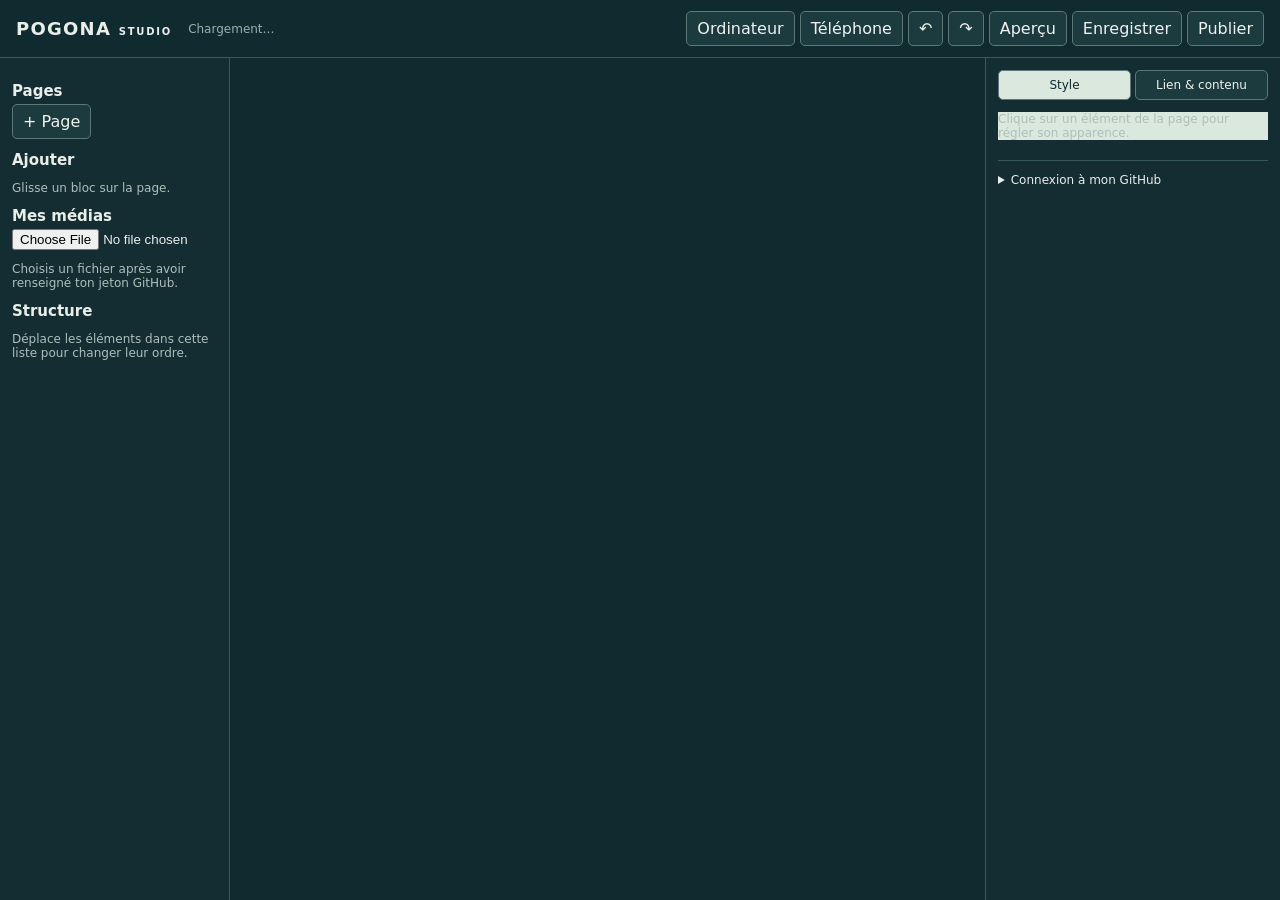
==== studio.html @ 32b028d0 "Ajouter le Studio visuel Pogona" ====
<!doctype html><html lang="fr"><head><meta charset="utf-8"><meta name="viewport" content="width=device-width,initial-scale=1"><title>Studio Pogona — éditeur visuel</title><link rel="stylesheet" href="vendor/grapes.min.css"><link rel="stylesheet" href="studio.css"></head><body><header class="top"><strong>POGONA <small>STUDIO</small></strong><span id="state">Chargement…</span><div class="tools"><button id="desktop" title="Ordinateur">Ordinateur</button><button id="mobile" title="Téléphone">Téléphone</button><button id="undo" title="Annuler">↶</button><button id="redo" title="Rétablir">↷</button><button id="preview">Aperçu</button><button id="save">Enregistrer</button><button id="publish">Publier</button></div></header><div class="workspace"><aside class="left"><h2>Pages</h2><div id="pages"></div><button id="add-page">+ Page</button><h2>Ajouter</h2><p>Glisse un bloc sur la page.</p><div id="blocks"></div><h2>Mes médias</h2><input type="file" id="asset-upload" accept="image/*,video/mp4" style="width:100%"><p id="asset-status">Choisis un fichier après avoir renseigné ton jeton GitHub.</p><h2>Structure</h2><p>Déplace les éléments dans cette liste pour changer leur ordre.</p><div id="layers"></div></aside><main id="gjs"></main><aside class="right"><div class="tabs"><button data-panel="styles" class="active">Style</button><button data-panel="settings">Lien & contenu</button></div><div id="styles" class="panel active"><p>Clique sur un élément de la page pour régler son apparence.</p><div id="style-manager"></div></div><div id="settings" class="panel"><div id="traits"></div><div id="selected-actions"></div></div><details class="auth"><summary>Connexion à mon GitHub</summary><p>Pour publier, utilise un jeton limité au dépôt <b>pogona-production</b>, avec accès « Contents: Read and write ». Il n’est pas enregistré sur le serveur.</p><input type="password" id="token" placeholder="Jeton GitHub" autocomplete="off"></details></aside></div><dialog id="publish-dialog"><h2>Publier la page</h2><p>La nouvelle composition remplacera l’accueil actuel après publication. Une copie de l’accueil actuel est conservée dans le dépôt GitHub.</p><button id="confirm-publish">Confirmer la publication</button><button id="cancel-publish">Annuler</button></dialog><script src="vendor/grapes.min.js"></script><script src="studio.js"></script></body></html>
---- studio.css ----
:root{font-family:system-ui,sans-serif;color:#e9eee9;background:#102b30}*{box-sizing:border-box}body{margin:0}.top{height:58px;display:flex;align-items:center;gap:16px;padding:0 16px;background:#102b30;border-bottom:1px solid #38595b}.top strong{font-size:18px;letter-spacing:.07em}.top small{font-size:10px;letter-spacing:.18em}.top #state{font-size:12px;color:#9ab0ab;margin-right:auto}.tools{display:flex;gap:5px}button{font:inherit;cursor:pointer;border:1px solid #5c7978;background:#1c3b3e;color:#f1f2ee;border-radius:5px;padding:7px 10px}button:hover,.active{background:#dbe8dd!important;color:#102b30!important}.workspace{height:calc(100dvh - 58px);display:grid;grid-template-columns:230px minmax(350px,1fr) 295px}.left,.right{overflow:auto;background:#132d32;padding:12px}.left{border-right:1px solid #38595b}.right{border-left:1px solid #38595b}h2{font-size:15px;margin:12px 0 4px}p{font-size:12px;color:#aebfba}#gjs{height:100%;overflow:hidden}.gjs-one-bg{background:#132d32}.gjs-two-color{color:#e9eee9}.gjs-three-bg{background:#234348}.gjs-four-color,.gjs-four-color-h:hover{color:#fff}.gjs-pn-panels{display:none}.gjs-block{width:calc(50% - 8px);min-height:75px;margin:4px}.gjs-block__media{height:22px}.gjs-block-label{font-size:12px}.gjs-sm-sector-title{background:#234348}.gjs-sm-property{font-size:12px}.tabs{display:flex;gap:4px}.tabs button{flex:1;font-size:12px}.panel{display:none}.panel.active{display:block}.auth{border-top:1px solid #38595b;margin-top:20px;padding-top:12px;font-size:12px}.auth input{width:100%;margin-top:10px;background:#24454a;color:white;border:1px solid #71908f;padding:9px}.gjs-layer-title{font-size:12px}dialog{background:#eef1eb;color:#102b30;border:0;border-radius:8px;padding:20px;max-width:420px}dialog p{color:#345}dialog button{background:#102b30;color:white}@media(max-width:850px){.workspace{display:flex;flex-direction:column;height:auto}.left,.right{max-height:270px}#gjs{height:70dvh;min-height:400px}.top{height:auto;min-height:58px;flex-wrap:wrap;padding:8px}.tools{overflow:auto;width:100%}}
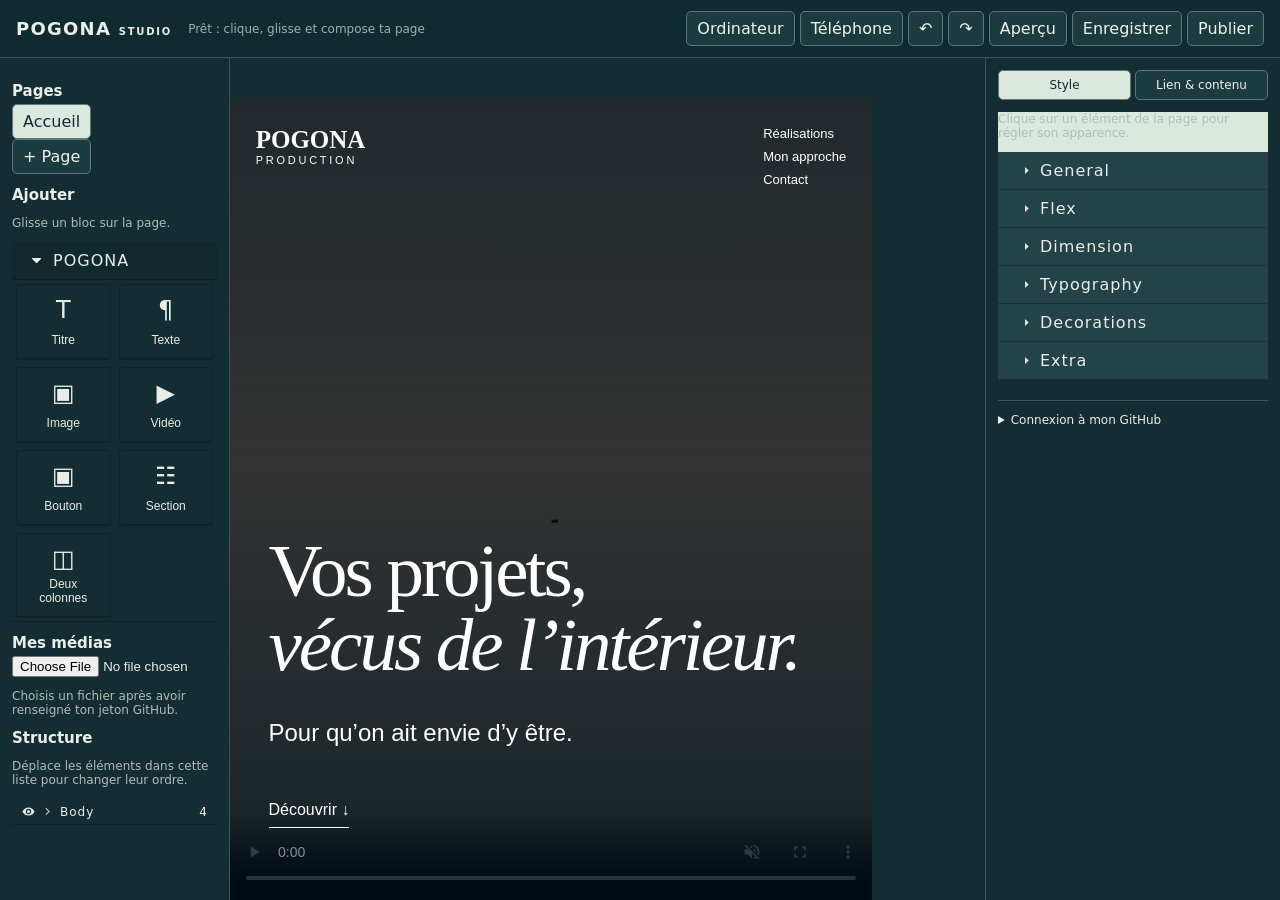
==== commit 95fa0a6e: "Rendre le Studio autonome sur GitHub" ====
--- a/studio.html
+++ b/studio.html
@@ -1 +1 @@
-<!doctype html><html lang="fr"><head><meta charset="utf-8"><meta name="viewport" content="width=device-width,initial-scale=1"><title>Studio Pogona — éditeur visuel</title><link rel="stylesheet" href="vendor/grapes.min.css"><link rel="stylesheet" href="studio.css"></head><body><header class="top"><strong>POGONA <small>STUDIO</small></strong><span id="state">Chargement…</span><div class="tools"><button id="desktop" title="Ordinateur">Ordinateur</button><button id="mobile" title="Téléphone">Téléphone</button><button id="undo" title="Annuler">↶</button><button id="redo" title="Rétablir">↷</button><button id="preview">Aperçu</button><button id="save">Enregistrer</button><button id="publish">Publier</button></div></header><div class="workspace"><aside class="left"><h2>Pages</h2><div id="pages"></div><button id="add-page">+ Page</button><h2>Ajouter</h2><p>Glisse un bloc sur la page.</p><div id="blocks"></div><h2>Mes médias</h2><input type="file" id="asset-upload" accept="image/*,video/mp4" style="width:100%"><p id="asset-status">Choisis un fichier après avoir renseigné ton jeton GitHub.</p><h2>Structure</h2><p>Déplace les éléments dans cette liste pour changer leur ordre.</p><div id="layers"></div></aside><main id="gjs"></main><aside class="right"><div class="tabs"><button data-panel="styles" class="active">Style</button><button data-panel="settings">Lien & contenu</button></div><div id="styles" class="panel active"><p>Clique sur un élément de la page pour régler son apparence.</p><div id="style-manager"></div></div><div id="settings" class="panel"><div id="traits"></div><div id="selected-actions"></div></div><details class="auth"><summary>Connexion à mon GitHub</summary><p>Pour publier, utilise un jeton limité au dépôt <b>pogona-production</b>, avec accès « Contents: Read and write ». Il n’est pas enregistré sur le serveur.</p><input type="password" id="token" placeholder="Jeton GitHub" autocomplete="off"></details></aside></div><dialog id="publish-dialog"><h2>Publier la page</h2><p>La nouvelle composition remplacera l’accueil actuel après publication. Une copie de l’accueil actuel est conservée dans le dépôt GitHub.</p><button id="confirm-publish">Confirmer la publication</button><button id="cancel-publish">Annuler</button></dialog><script src="vendor/grapes.min.js"></script><script src="studio.js"></script></body></html>
+<!doctype html><html lang="fr"><head><meta charset="utf-8"><meta name="viewport" content="width=device-width,initial-scale=1"><title>Studio Pogona — éditeur visuel</title><link rel="stylesheet" href="grapes.min.css"><link rel="stylesheet" href="studio.css"></head><body><header class="top"><strong>POGONA <small>STUDIO</small></strong><span id="state">Chargement…</span><div class="tools"><button id="desktop" title="Ordinateur">Ordinateur</button><button id="mobile" title="Téléphone">Téléphone</button><button id="undo" title="Annuler">↶</button><button id="redo" title="Rétablir">↷</button><button id="preview">Aperçu</button><button id="save">Enregistrer</button><button id="publish">Publier</button></div></header><div class="workspace"><aside class="left"><h2>Pages</h2><div id="pages"></div><button id="add-page">+ Page</button><h2>Ajouter</h2><p>Glisse un bloc sur la page.</p><div id="blocks"></div><h2>Mes médias</h2><input type="file" id="asset-upload" accept="image/*,video/mp4" style="width:100%"><p id="asset-status">Choisis un fichier après avoir renseigné ton jeton GitHub.</p><h2>Structure</h2><p>Déplace les éléments dans cette liste pour changer leur ordre.</p><div id="layers"></div></aside><main id="gjs"></main><aside class="right"><div class="tabs"><button data-panel="styles" class="active">Style</button><button data-panel="settings">Lien & contenu</button></div><div id="styles" class="panel active"><p>Clique sur un élément de la page pour régler son apparence.</p><div id="style-manager"></div></div><div id="settings" class="panel"><div id="traits"></div><div id="selected-actions"></div></div><details class="auth"><summary>Connexion à mon GitHub</summary><p>Pour publier, utilise un jeton limité au dépôt <b>pogona-production</b>, avec accès « Contents: Read and write ». Il n’est pas enregistré sur le serveur.</p><input type="password" id="token" placeholder="Jeton GitHub" autocomplete="off"></details></aside></div><dialog id="publish-dialog"><h2>Publier la page</h2><p>La nouvelle composition remplacera l’accueil actuel après publication. Une copie de l’accueil actuel est conservée dans le dépôt GitHub.</p><button id="confirm-publish">Confirmer la publication</button><button id="cancel-publish">Annuler</button></dialog><script src="grapes.min.js"></script><script src="studio.js"></script></body></html>
--- a/grapes.min.css
+++ b/grapes.min.css
@@ -0,0 +1 @@
+.CodeMirror{font-family:monospace;height:300px;color:black;direction:ltr}.CodeMirror-lines{padding:4px 0}.CodeMirror pre.CodeMirror-line,.CodeMirror pre.CodeMirror-line-like{padding:0 4px}.CodeMirror-scrollbar-filler,.CodeMirror-gutter-filler{background-color:white}.CodeMirror-gutters{border-right:1px solid #ddd;background-color:#f7f7f7;white-space:nowrap}.CodeMirror-linenumber{padding:0 3px 0 5px;min-width:20px;text-align:right;color:#999;white-space:nowrap}.CodeMirror-guttermarker{color:black}.CodeMirror-guttermarker-subtle{color:#999}.CodeMirror-cursor{border-left:1px solid black;border-right:none;width:0}.CodeMirror div.CodeMirror-secondarycursor{border-left:1px solid silver}.cm-fat-cursor .CodeMirror-cursor{width:auto;border:0 !important;background:#7e7}.cm-fat-cursor div.CodeMirror-cursors{z-index:1}.cm-fat-cursor-mark{background-color:rgba(20, 255, 20, 0.5);-webkit-animation:blink 1.06s steps(1) infinite;-moz-animation:blink 1.06s steps(1) infinite;animation:blink 1.06s steps(1) infinite}.cm-animate-fat-cursor{width:auto;-webkit-animation:blink 1.06s steps(1) infinite;-moz-animation:blink 1.06s steps(1) infinite;animation:blink 1.06s steps(1) infinite;background-color:#7e7}@-moz-keyframes blink{50%{background-color:transparent}}@-webkit-keyframes blink{50%{background-color:transparent}}@keyframes blink{50%{background-color:transparent}}.cm-tab{display:inline-block;text-decoration:inherit}.CodeMirror-rulers{position:absolute;left:0;right:0;top:-50px;bottom:0;overflow:hidden}.CodeMirror-ruler{border-left:1px solid #ccc;top:0;bottom:0;position:absolute}.cm-s-default .cm-header{color:blue}.cm-s-default .cm-quote{color:#090}.cm-negative{color:#d44}.cm-positive{color:#292}.cm-header,.cm-strong{font-weight:bold}.cm-em{font-style:italic}.cm-link{text-decoration:underline}.cm-strikethrough{text-decoration:line-through}.cm-s-default .cm-keyword{color:#708}.cm-s-default .cm-atom{color:#219}.cm-s-default .cm-number{color:#164}.cm-s-default .cm-def{color:blue}.cm-s-default .cm-variable-2{color:#05a}.cm-s-default .cm-variable-3,.cm-s-default .cm-type{color:#085}.cm-s-default .cm-comment{color:#a50}.cm-s-default .cm-string{color:#a11}.cm-s-default .cm-string-2{color:#f50}.cm-s-default .cm-meta{color:#555}.cm-s-default .cm-qualifier{color:#555}.cm-s-default .cm-builtin{color:#30a}.cm-s-default .cm-bracket{color:#997}.cm-s-default .cm-tag{color:#170}.cm-s-default .cm-attribute{color:#00c}.cm-s-default .cm-hr{color:#999}.cm-s-default .cm-link{color:#00c}.cm-s-default .cm-error{color:red}.cm-invalidchar{color:red}.CodeMirror-composing{border-bottom:2px solid}div.CodeMirror span.CodeMirror-matchingbracket{color:#0b0}div.CodeMirror span.CodeMirror-nonmatchingbracket{color:#a22}.CodeMirror-matchingtag{background:rgba(255, 150, 0, 0.3)}.CodeMirror-activeline-background{background:#e8f2ff}.CodeMirror{position:relative;overflow:hidden;background:white}.CodeMirror-scroll{overflow:scroll !important;margin-bottom:-50px;margin-right:-50px;padding-bottom:50px;height:100%;outline:none;position:relative}.CodeMirror-sizer{position:relative;border-right:50px solid transparent}.CodeMirror-vscrollbar,.CodeMirror-hscrollbar,.CodeMirror-scrollbar-filler,.CodeMirror-gutter-filler{position:absolute;z-index:6;display:none;outline:none}.CodeMirror-vscrollbar{right:0;top:0;overflow-x:hidden;overflow-y:scroll}.CodeMirror-hscrollbar{bottom:0;left:0;overflow-y:hidden;overflow-x:scroll}.CodeMirror-scrollbar-filler{right:0;bottom:0}.CodeMirror-gutter-filler{left:0;bottom:0}.CodeMirror-gutters{position:absolute;left:0;top:0;min-height:100%;z-index:3}.CodeMirror-gutter{white-space:normal;height:100%;display:inline-block;vertical-align:top;margin-bottom:-50px}.CodeMirror-gutter-wrapper{position:absolute;z-index:4;background:none !important;border:none !important}.CodeMirror-gutter-background{position:absolute;top:0;bottom:0;z-index:4}.CodeMirror-gutter-elt{position:absolute;cursor:default;z-index:4}.CodeMirror-gutter-wrapper ::selection{background-color:transparent}.CodeMirror-gutter-wrapper ::-moz-selection{background-color:transparent}.CodeMirror-lines{cursor:text;min-height:1px}.CodeMirror pre.CodeMirror-line,.CodeMirror pre.CodeMirror-line-like{-moz-border-radius:0;-webkit-border-radius:0;border-radius:0;border-width:0;background:transparent;font-family:inherit;font-size:inherit;margin:0;white-space:pre;word-wrap:normal;line-height:inherit;color:inherit;z-index:2;position:relative;overflow:visible;-webkit-tap-highlight-color:transparent;-webkit-font-variant-ligatures:contextual;font-variant-ligatures:contextual}.CodeMirror-wrap pre.CodeMirror-line,.CodeMirror-wrap pre.CodeMirror-line-like{word-wrap:break-word;white-space:pre-wrap;word-break:normal}.CodeMirror-linebackground{position:absolute;left:0;right:0;top:0;bottom:0;z-index:0}.CodeMirror-linewidget{position:relative;z-index:2;padding:.1px}.CodeMirror-rtl pre{direction:rtl}.CodeMirror-code{outline:none}.CodeMirror-scroll,.CodeMirror-sizer,.CodeMirror-gutter,.CodeMirror-gutters,.CodeMirror-linenumber{-moz-box-sizing:content-box;box-sizing:content-box}.CodeMirror-measure{position:absolute;width:100%;height:0;overflow:hidden;visibility:hidden}.CodeMirror-cursor{position:absolute;pointer-events:none}.CodeMirror-measure pre{position:static}div.CodeMirror-cursors{visibility:hidden;position:relative;z-index:3}div.CodeMirror-dragcursors{visibility:visible}.CodeMirror-focused div.CodeMirror-cursors{visibility:visible}.CodeMirror-selected{background:#d9d9d9}.CodeMirror-focused .CodeMirror-selected{background:#d7d4f0}.CodeMirror-crosshair{cursor:crosshair}.CodeMirror-line::selection,.CodeMirror-line>span::selection,.CodeMirror-line>span>span::selection{background:#d7d4f0}.CodeMirror-line::-moz-selection,.CodeMirror-line>span::-moz-selection,.CodeMirror-line>span>span::-moz-selection{background:#d7d4f0}.cm-searching{background-color:#ffa;background-color:rgba(255, 255, 0, 0.4)}.cm-force-border{padding-right:.1px}@media print{.CodeMirror div.CodeMirror-cursors{visibility:hidden}}.cm-tab-wrap-hack:after{content:""}span.CodeMirror-selectedtext{background:none}.cm-s-hopscotch.CodeMirror{background:#322931;color:#d5d3d5}.cm-s-hopscotch div.CodeMirror-selected{background:#433b42 !important}.cm-s-hopscotch .CodeMirror-gutters{background:#322931;border-right:0px}.cm-s-hopscotch .CodeMirror-linenumber{color:#797379}.cm-s-hopscotch .CodeMirror-cursor{border-left:1px solid #989498 !important}.cm-s-hopscotch span.cm-comment{color:#b33508}.cm-s-hopscotch span.cm-atom{color:#c85e7c}.cm-s-hopscotch span.cm-number{color:#c85e7c}.cm-s-hopscotch span.cm-property,.cm-s-hopscotch span.cm-attribute{color:#8fc13e}.cm-s-hopscotch span.cm-keyword{color:#dd464c}.cm-s-hopscotch span.cm-string{color:#fdcc59}.cm-s-hopscotch span.cm-variable{color:#8fc13e}.cm-s-hopscotch span.cm-variable-2{color:#1290bf}.cm-s-hopscotch span.cm-def{color:#fd8b19}.cm-s-hopscotch span.cm-error{background:#dd464c;color:#989498}.cm-s-hopscotch span.cm-bracket{color:#d5d3d5}.cm-s-hopscotch span.cm-tag{color:#dd464c}.cm-s-hopscotch span.cm-link{color:#c85e7c}.cm-s-hopscotch .CodeMirror-matchingbracket{text-decoration:underline;color:white !important}.cm-s-hopscotch .CodeMirror-activeline-background{background:#302020}.gjs-is__grab,.gjs-is__grab *{cursor:grab !important}.gjs-is__grabbing,.gjs-is__grabbing *{-moz-user-select:none;-khtml-user-select:none;-webkit-user-select:none;-ms-user-select:none;-o-user-select:none;user-select:none;cursor:grabbing !important}:root{--gjs-main-color: #444;--gjs-primary-color: #444;--gjs-secondary-color: #ddd;--gjs-tertiary-color: #804f7b;--gjs-quaternary-color: #d278c9;--gjs-font-color: #ddd;--gjs-font-color-active: #f8f8f8;--gjs-main-dark-color: rgba(0, 0, 0, 0.2);--gjs-secondary-dark-color: rgba(0, 0, 0, 0.1);--gjs-main-light-color: rgba(255, 255, 255, 0.1);--gjs-secondary-light-color: rgba(255, 255, 255, 0.7);--gjs-soft-light-color: rgba(255, 255, 255, 0.015);--gjs-color-blue: #3b97e3;--gjs-color-red: #dd3636;--gjs-color-yellow: #ffca6f;--gjs-color-green: #62c462;--gjs-left-width: 15%;--gjs-color-highlight: #71b7f1;--gjs-color-warn: #ffca6f;--gjs-handle-margin: -5px;--gjs-light-border: rgba(255, 255, 255, 0.05);--gjs-arrow-color: rgba(255, 255, 255, 0.7);--gjs-dark-text-shadow: rgba(0, 0, 0, 0.2);--gjs-color-input-padding: 22px;--gjs-input-padding: 5px;--gjs-padding-elem-classmanager: 5px 6px;--gjs-upload-padding: 150px 10px;--gjs-animation-duration: 0.2s;--gjs-main-font: Helvetica, sans-serif;--gjs-font-size: 0.75rem;--gjs-placeholder-background-color: var(--gjs-color-green);--gjs-canvas-top: 40px;--gjs-flex-item-gap: 5px}.gjs-bg-main,.gjs-off-prv,.gjs-sm-colorp-c{background-color:var(--gjs-main-color)}.gjs-color-main,.gjs-off-prv,.gjs-sm-stack #gjs-sm-add{color:var(--gjs-font-color);fill:var(--gjs-font-color)}.gjs-color-active{color:var(--gjs-font-color-active);fill:var(--gjs-font-color-active)}.gjs-color-warn{color:var(--gjs-color-warn);fill:var(--gjs-color-warn)}.gjs-color-hl{color:var(--gjs-color-highlight);fill:var(--gjs-color-highlight)}.gjs-invis-invis,.gjs-clm-tags #gjs-clm-new,.gjs-no-app{background-color:rgba(0,0,0,0);border:none;color:inherit}.gjs-no-app{height:10px}.opac50{opacity:.5;filter:alpha(opacity=50)}.gjs-checker-bg,.gjs-field-colorp-c,.checker-bg,.gjs-sm-layer-preview{background-image:url("[data-uri]")}.gjs-no-user-select,.gjs-grabbing,.gjs-grabbing *,.gjs-rte-toolbar,.gjs-layer-name{-moz-user-select:none;-khtml-user-select:none;-webkit-user-select:none;-ms-user-select:none;-o-user-select:none;user-select:none}.gjs-no-pointer-events,.gjs-resizer-c,.gjs-margin-v-el,.gjs-padding-v-el,.gjs-fixedmargin-v-el,.gjs-fixedpadding-v-el{pointer-events:none}.no-select,.gjs-clm-tags #gjs-clm-close,.gjs-com-no-select,.gjs-com-no-select img,.gjs-category-title,.gjs-layer-title,.gjs-block-category .gjs-title,.gjs-sm-sector-title,.gjs-trait-category .gjs-title{-moz-user-select:none;-khtml-user-select:none;-webkit-user-select:none;-ms-user-select:none;-o-user-select:none;user-select:none}.clear{clear:both}.gjs-category-open,.gjs-block-category.gjs-open,.gjs-sm-sector.gjs-sm-open,.gjs-trait-category.gjs-open{border-bottom:1px solid rgba(0,0,0,.25)}.gjs-category-title,.gjs-layer-title,.gjs-block-category .gjs-title,.gjs-sm-sector-title,.gjs-trait-category .gjs-title{font-weight:lighter;background-color:var(--gjs-secondary-dark-color);letter-spacing:1px;padding:9px 10px 9px 20px;border-bottom:1px solid rgba(0,0,0,.25);text-align:left;position:relative;cursor:pointer}.btn-cl,.gjs-am-close,.gjs-mdl-btn-close{opacity:.3;filter:alpha(opacity=30);font-size:25px;cursor:pointer}.btn-cl:hover,.gjs-am-close:hover,.gjs-mdl-btn-close:hover{opacity:.7;filter:alpha(opacity=70)}.gjs-traits-label{border-bottom:1px solid var(--gjs-main-dark-color);font-weight:lighter;margin-bottom:5px;padding:10px;text-align:left}.gjs-label-wrp{width:30%;min-width:30%}.gjs-field-wrp{flex-grow:1}.gjs-traits-c,.gjs-traits-cs{display:flex;flex-direction:column}.gjs-trait-categories{display:flex;flex-direction:column}.gjs-trait-category{width:100%}.gjs-trait-category .gjs-caret-icon{margin-right:5px}.gjs-trt-header{font-weight:lighter;padding:10px}.gjs-trt-trait{display:flex;justify-content:flex-start;padding:5px 10px;font-weight:lighter;align-items:center;text-align:left;gap:5px}.gjs-trt-traits{font-size:var(--gjs-font-size)}.gjs-trt-trait .gjs-label{text-align:left;text-overflow:ellipsis;overflow:hidden}.gjs-guide-info{position:absolute}.gjs-guide-info__content{position:absolute;height:100%;display:flex;width:100%;padding:5px}.gjs-guide-info__line{position:relative;margin:auto}.gjs-guide-info__line::before,.gjs-guide-info__line::after{content:"";display:block;position:absolute;background-color:inherit}.gjs-guide-info__y{padding:0 5px}.gjs-guide-info__y .gjs-guide-info__content{justify-content:center}.gjs-guide-info__y .gjs-guide-info__line{width:100%;height:1px}.gjs-guide-info__y .gjs-guide-info__line::before,.gjs-guide-info__y .gjs-guide-info__line::after{width:1px;height:10px;top:0;bottom:0;left:0;margin:auto}.gjs-guide-info__y .gjs-guide-info__line::after{left:auto;right:0}.gjs-guide-info__x{padding:5px 0}.gjs-guide-info__x .gjs-guide-info__content{align-items:center}.gjs-guide-info__x .gjs-guide-info__line{height:100%;width:1px}.gjs-guide-info__x .gjs-guide-info__line::before,.gjs-guide-info__x .gjs-guide-info__line::after{width:10px;height:1px;left:0;right:0;top:0;margin:auto;transform:translateX(-50%)}.gjs-guide-info__x .gjs-guide-info__line::after{top:auto;bottom:0}.gjs-badge{white-space:nowrap}.gjs-badge__icon{vertical-align:middle;display:inline-block;width:15px;height:15px}.gjs-badge__icon svg{fill:currentColor}.gjs-badge__name{display:inline-block;vertical-align:middle}.gjs-frame-wrapper{position:absolute;width:100%;height:100%;left:0;right:0;margin:auto}.gjs-frame-wrapper--anim{transition:width .35s ease,height .35s ease}.gjs-frame-wrapper__top{transform:translateY(-100%) translateX(-50%);display:flex;padding:5px 0;position:absolute;width:100%;left:50%;top:0}.gjs-frame-wrapper__top-r{margin-left:auto}.gjs-frame-wrapper__left{position:absolute;left:0;transform:translateX(-100%) translateY(-50%);height:100%;top:50%}.gjs-frame-wrapper__bottom{position:absolute;bottom:0;transform:translateY(100%) translateX(-50%);width:100%;left:50%}.gjs-frame-wrapper__right{position:absolute;right:0;transform:translateX(100%) translateY(-50%);height:100%;top:50%}.gjs-frame-wrapper__icon{width:24px;cursor:pointer}.gjs-frame-wrapper__icon>svg{fill:currentColor}.gjs-padding-v-top,.gjs-fixedpadding-v-top{width:100%;top:0;left:0}.gjs-padding-v-right,.gjs-fixedpadding-v-right{right:0}.gjs-padding-v-bottom,.gjs-fixedpadding-v-bottom{width:100%;left:0;bottom:0}.gjs-padding-v-left,.gjs-fixedpadding-v-left{left:0}.gjs-cv-canvas{box-sizing:border-box;width:calc(100% - var(--gjs-left-width));height:calc(100% - var(--gjs-canvas-top));bottom:0;overflow:hidden;z-index:1;position:absolute;left:0;top:var(--gjs-canvas-top)}.gjs-cv-canvas-bg{background-color:rgba(0,0,0,.15)}.gjs-cv-canvas.gjs-cui{width:100%;height:100%;top:0}.gjs-cv-canvas.gjs-is__grab .gjs-cv-canvas__frames,.gjs-cv-canvas.gjs-is__grabbing .gjs-cv-canvas__frames{pointer-events:none}.gjs-cv-canvas__frames{position:absolute;top:0;left:0;width:100%;height:100%}.gjs-cv-canvas__spots{position:absolute;pointer-events:none;z-index:1}.gjs-cv-canvas .gjs-ghost{display:none;pointer-events:none;background-color:#5b5b5b;border:2px dashed #ccc;position:absolute;z-index:10;opacity:.55;filter:alpha(opacity=55)}.gjs-cv-canvas .gjs-highlighter,.gjs-cv-canvas .gjs-highlighter-sel{position:absolute;outline:1px solid var(--gjs-color-blue);outline-offset:-1px;pointer-events:none;width:100%;height:100%}.gjs-cv-canvas .gjs-highlighter-warning{outline:3px solid var(--gjs-color-yellow)}.gjs-cv-canvas .gjs-highlighter-sel{outline:2px solid var(--gjs-color-blue);outline-offset:-2px}.gjs-cv-canvas #gjs-tools,.gjs-cv-canvas .gjs-tools{width:100%;height:100%;position:absolute;top:0;left:0;outline:none;z-index:1}.gjs-cv-canvas #gjs-tools{z-index:2}.gjs-cv-canvas *{box-sizing:border-box}.gjs-frame{outline:medium none;height:100%;width:100%;border:none;margin:auto;display:block;transition:width .35s ease,height .35s ease;position:absolute;top:0;bottom:0;left:0;right:0}.gjs-toolbar{position:absolute;background-color:var(--gjs-color-blue);white-space:nowrap;color:#fff;z-index:10;top:0;left:0}.gjs-toolbar-item{width:26px;padding:5px;cursor:pointer;display:inline-block}.gjs-toolbar-item svg{fill:currentColor;vertical-align:middle}.gjs-resizer-c{position:absolute;left:0;top:0;width:100%;height:100%;z-index:9}.gjs-margin-v-el,.gjs-padding-v-el,.gjs-fixedmargin-v-el,.gjs-fixedpadding-v-el{opacity:.1;filter:alpha(opacity=10);position:absolute;background-color:#ff0}.gjs-fixedmargin-v-el,.gjs-fixedpadding-v-el{opacity:.2;filter:alpha(opacity=20)}.gjs-padding-v-el,.gjs-fixedpadding-v-el{background-color:navy}.gjs-resizer-h{pointer-events:all;position:absolute;border:3px solid var(--gjs-color-blue);width:10px;height:10px;background-color:#fff;margin:var(--gjs-handle-margin)}.gjs-resizer-h-tl{top:0;left:0;cursor:nwse-resize}.gjs-resizer-h-tr{top:0;right:0;cursor:nesw-resize}.gjs-resizer-h-tc{top:0;margin:var(--gjs-handle-margin) auto;left:0;right:0;cursor:ns-resize}.gjs-resizer-h-cl{left:0;margin:auto var(--gjs-handle-margin);top:0;bottom:0;cursor:ew-resize}.gjs-resizer-h-cr{margin:auto var(--gjs-handle-margin);top:0;bottom:0;right:0;cursor:ew-resize}.gjs-resizer-h-bl{bottom:0;left:0;cursor:nesw-resize}.gjs-resizer-h-bc{bottom:0;margin:var(--gjs-handle-margin) auto;left:0;right:0;cursor:ns-resize}.gjs-resizer-h-br{bottom:0;right:0;cursor:nwse-resize}.gjs-pn-panel .gjs-resizer-h{background-color:rgba(0,0,0,.2);border:none;opacity:0;transition:opacity .25s}.gjs-pn-panel .gjs-resizer-h:hover{opacity:1}.gjs-pn-panel .gjs-resizer-h-tc,.gjs-pn-panel .gjs-resizer-h-bc{margin:0 auto;width:100%}.gjs-pn-panel .gjs-resizer-h-cr,.gjs-pn-panel .gjs-resizer-h-cl{margin:auto 0;height:100%}.gjs-resizing .gjs-highlighter,.gjs-resizing .gjs-badge{display:none !important}.gjs-resizing-tl *{cursor:nwse-resize !important}.gjs-resizing-tr *{cursor:nesw-resize !important}.gjs-resizing-tc *{cursor:ns-resize !important}.gjs-resizing-cl *{cursor:ew-resize !important}.gjs-resizing-cr *{cursor:ew-resize !important}.gjs-resizing-bl *{cursor:nesw-resize !important}.gjs-resizing-bc *{cursor:ns-resize !important}.gjs-resizing-br *{cursor:nwse-resize !important}.no-dots,.ui-resizable-handle{border:none !important;margin:0 !important;outline:none !important}.gjs-com-dashed *{outline:1px dashed #888;outline-offset:-2px;box-sizing:border-box}.gjs-com-badge,.gjs-badge{pointer-events:none;background-color:var(--gjs-color-blue);color:#fff;padding:2px 5px;position:absolute;z-index:1;font-size:12px;outline:none;display:none}.gjs-badge-warning{background-color:var(--gjs-color-yellow)}.gjs-placeholder,.gjs-com-placeholder,.gjs-placeholder{position:absolute;z-index:10;pointer-events:none;display:none}.gjs-placeholder,.gjs-placeholder{border-style:solid !important;outline:none;box-sizing:border-box;transition:top var(--gjs-animation-duration),left var(--gjs-animation-duration),width var(--gjs-animation-duration),height var(--gjs-animation-duration)}.gjs-placeholder.horizontal,.gjs-com-placeholder.horizontal,.gjs-placeholder.horizontal{border-color:rgba(0,0,0,0) var(--gjs-placeholder-background-color);border-width:3px 5px;margin:-3px 0 0}.gjs-placeholder.vertical,.gjs-com-placeholder.vertical,.gjs-placeholder.vertical{border-color:var(--gjs-placeholder-background-color) rgba(0,0,0,0);border-width:5px 3px;margin:0 0 0 -3px}.gjs-placeholder-int,.gjs-com-placeholder-int,.gjs-placeholder-int{background-color:var(--gjs-placeholder-background-color);box-shadow:0 0 3px rgba(0,0,0,.2);height:100%;width:100%;pointer-events:none;padding:1.5px;outline:none}.gjs-pn-panel{display:inline-block;position:absolute;box-sizing:border-box;text-align:center;padding:5px;z-index:3}.gjs-pn-panel .icon-undo,.gjs-pn-panel .icon-redo{font-size:20px;height:30px;width:25px}.gjs-pn-commands{width:calc(100% - var(--gjs-left-width));left:0;top:0;box-shadow:0 0 5px var(--gjs-main-dark-color)}.gjs-pn-options{right:var(--gjs-left-width);top:0}.gjs-pn-views{border-bottom:2px solid var(--gjs-main-dark-color);right:0;width:var(--gjs-left-width);z-index:4}.gjs-pn-views-container{height:100%;padding:42px 0 0;right:0;width:var(--gjs-left-width);overflow:auto;box-shadow:0 0 5px var(--gjs-main-dark-color)}.gjs-pn-buttons{align-items:center;display:flex;justify-content:space-between}.gjs-pn-btn{box-sizing:border-box;min-height:30px;min-width:30px;line-height:21px;background-color:rgba(0,0,0,0);border:none;font-size:18px;margin-right:5px;border-radius:2px;padding:4px;position:relative;cursor:pointer}.gjs-pn-btn.gjs-pn-active{background-color:rgba(0,0,0,.15);box-shadow:0 0 3px rgba(0,0,0,.25) inset}.gjs-pn-btn svg{fill:currentColor}.gjs-label{line-height:18px}.gjs-fields{display:flex}.gjs-select{padding:0;width:100%}.gjs-select select{padding-right:10px}.gjs-select:-moz-focusring,.gjs-select select:-moz-focusring{color:rgba(0,0,0,0);text-shadow:0 0 0 var(--gjs-secondary-light-color)}.gjs-input:focus,.gjs-button:focus,.gjs-btn-prim:focus,.gjs-select:focus,.gjs-select select:focus{outline:none}.gjs-field input,.gjs-field select,.gjs-field textarea{-webkit-appearance:none;-moz-appearance:none;appearance:none;color:inherit;border:none;background-color:rgba(0,0,0,0);box-sizing:border-box;width:100%;position:relative;padding:var(--gjs-input-padding);z-index:1}.gjs-field input:focus,.gjs-field select:focus,.gjs-field textarea:focus{outline:none}.gjs-field input[type=number]{-moz-appearance:textfield}.gjs-field input[type=number]::-webkit-outer-spin-button,.gjs-field input[type=number]::-webkit-inner-spin-button{-webkit-appearance:none;margin:0}.gjs-field-range{flex:9 1 auto}.gjs-field-integer input{padding-right:30px}.gjs-select option,.gjs-field-select option,.gjs-clm-select option,.gjs-sm-select option,.gjs-fields option,.gjs-sm-unit option{background-color:var(--gjs-main-color);color:var(--gjs-font-color)}.gjs-field{background-color:var(--gjs-main-dark-color);border:none;box-shadow:none;border-radius:2px;box-sizing:border-box;padding:0;position:relative}.gjs-field textarea{resize:vertical}.gjs-field .gjs-sel-arrow{height:100%;width:9px;position:absolute;right:0;top:0;z-index:0}.gjs-field .gjs-d-s-arrow{bottom:0;top:0;margin:auto;right:var(--gjs-input-padding);border-top:4px solid var(--gjs-arrow-color);position:absolute;height:0;width:0;border-left:3px solid rgba(0,0,0,0);border-right:4px solid rgba(0,0,0,0);cursor:pointer}.gjs-field-arrows{position:absolute;cursor:ns-resize;margin:auto;height:20px;width:9px;z-index:10;bottom:0;right:calc(var(--gjs-input-padding) - 2px);top:0}.gjs-field-color,.gjs-field-radio{width:100%}.gjs-field-color input{padding-right:var(--gjs-color-input-padding);box-sizing:border-box}.gjs-field-colorp{border-left:1px solid var(--gjs-main-dark-color);box-sizing:border-box;height:100%;padding:2px;position:absolute;right:0;top:0;width:var(--gjs-color-input-padding);z-index:10}.gjs-field-colorp .gjs-checker-bg,.gjs-field-colorp .gjs-field-colorp-c{height:100%;width:100%;border-radius:1px}.gjs-field-colorp-c{height:100%;position:relative;width:100%}.gjs-field-color-picker{background-color:var(--gjs-font-color);cursor:pointer;height:100%;width:100%;box-shadow:0 0 1px var(--gjs-main-dark-color);border-radius:1px;position:absolute;top:0}.gjs-field-checkbox{padding:0;width:17px;height:17px;display:block;cursor:pointer}.gjs-field-checkbox input{display:none}.gjs-field-checkbox input:checked+.gjs-chk-icon{border-color:hsla(0,0%,100%,.5);border-width:0 2px 2px 0;border-style:solid}.gjs-radio-item{flex:1 1 auto;text-align:center;border-left:1px solid var(--gjs-dark-text-shadow)}.gjs-radio-item:first-child{border:none}.gjs-radio-item:hover{background:var(--gjs-main-dark-color)}.gjs-radio-item input{display:none}.gjs-radio-item input:checked+.gjs-radio-item-label{background-color:hsla(0,0%,100%,.2)}.gjs-radio-items{display:flex}.gjs-radio-item-label{cursor:pointer;display:block;padding:var(--gjs-input-padding)}.gjs-field-units{position:absolute;margin:auto;right:10px;bottom:0;top:0}.gjs-field-unit{position:absolute;right:10px;top:3px;font-size:10px;color:var(--gjs-arrow-color);cursor:pointer}.gjs-input-unit{text-align:center}.gjs-field-arrow-u,.gjs-field-arrow-d{position:absolute;height:0;width:0;border-left:3px solid rgba(0,0,0,0);border-right:4px solid rgba(0,0,0,0);border-top:4px solid var(--gjs-arrow-color);bottom:4px;cursor:pointer}.gjs-field-arrow-u{border-bottom:4px solid var(--gjs-arrow-color);border-top:none;top:4px}.gjs-field-select{padding:0}.gjs-field-range{background-color:rgba(0,0,0,0);border:none;box-shadow:none;padding:0}.gjs-field-range input{margin:0;height:100%}.gjs-field-range input:focus{outline:none}.gjs-field-range input::-webkit-slider-thumb{-webkit-appearance:none;margin-top:-4px;height:10px;width:10px;border:1px solid var(--gjs-main-dark-color);border-radius:100%;background-color:var(--gjs-font-color);cursor:pointer}.gjs-field-range input::-moz-range-thumb{height:10px;width:10px;border:1px solid var(--gjs-main-dark-color);border-radius:100%;background-color:var(--gjs-font-color);cursor:pointer}.gjs-field-range input::-ms-thumb{height:10px;width:10px;border:1px solid var(--gjs-main-dark-color);border-radius:100%;background-color:var(--gjs-font-color);cursor:pointer}.gjs-field-range input::-moz-range-track{background-color:var(--gjs-main-dark-color);border-radius:1px;margin-top:3px;height:3px}.gjs-field-range input::-webkit-slider-runnable-track{background-color:var(--gjs-main-dark-color);border-radius:1px;margin-top:3px;height:3px}.gjs-field-range input::-ms-track{background-color:var(--gjs-main-dark-color);border-radius:1px;margin-top:3px;height:3px}.gjs-btn-prim{color:inherit;background-color:var(--gjs-main-light-color);border-radius:2px;padding:3px 6px;padding:var(--gjs-input-padding);cursor:pointer;border:none}.gjs-btn-prim:active{background-color:var(--gjs-main-light-color)}.gjs-btn--full{width:100%}.gjs-chk-icon{-ms-transform:rotate(45deg);-webkit-transform:rotate(45deg);-moz-transform:rotate(45deg);transform:rotate(45deg);box-sizing:border-box;display:block;height:14px;margin:0 5px;width:6px}.gjs-add-trasp{background:none;border:none;color:var(--gjs-font-color);cursor:pointer;font-size:1em;border-radius:2px;opacity:.75;filter:alpha(opacity=75)}.gjs-add-trasp:hover{opacity:1;filter:alpha(opacity=100)}.gjs-add-trasp:active{background-color:rgba(0,0,0,.2)}.gjs-devices-c{display:flex;align-items:center;padding:2px 3px 3px 3px}.gjs-devices-c .gjs-device-label{flex-grow:2;text-align:left;margin-right:10px}.gjs-devices-c .gjs-select{flex-grow:20}.gjs-devices-c .gjs-add-trasp{flex-grow:1;margin-left:5px}.gjs-sm-clear{cursor:pointer;width:14px;min-width:14px;height:14px;margin-left:3px}.gjs-sm-header{font-weight:lighter;padding:10px}.gjs-sm-sector{clear:both;font-weight:lighter;text-align:left}.gjs-sm-sector-title{display:flex;align-items:center}.gjs-sm-sector-caret{width:17px;height:17px;min-width:17px;transform:rotate(-90deg)}.gjs-sm-sector-label{margin-left:5px}.gjs-sm-sector.gjs-sm-open .gjs-sm-sector-caret{transform:none}.gjs-sm-properties{font-size:var(--gjs-font-size);padding:10px 5px;display:flex;flex-wrap:wrap;align-items:flex-end;box-sizing:border-box;width:100%}.gjs-sm-label{margin:5px 5px 3px 0;display:flex;align-items:center}.gjs-sm-close-btn,.gjs-sm-preview-file-close{display:block;font-size:23px;position:absolute;cursor:pointer;right:5px;top:0;opacity:.7;filter:alpha(opacity=70)}.gjs-sm-close-btn:hover,.gjs-sm-preview-file-close:hover{opacity:.9;filter:alpha(opacity=90)}.gjs-sm-field,.gjs-clm-field,.gjs-clm-select{width:100%;position:relative}.gjs-sm-field input,.gjs-clm-field input,.gjs-clm-select input,.gjs-sm-field select,.gjs-clm-field select,.gjs-clm-select select{background-color:rgba(0,0,0,0);color:hsla(0,0%,100%,.7);border:none;width:100%}.gjs-sm-field input,.gjs-clm-field input,.gjs-clm-select input{box-sizing:border-box}.gjs-sm-field select,.gjs-clm-field select,.gjs-clm-select select{position:relative;z-index:1;-webkit-appearance:none;-moz-appearance:none;appearance:none}.gjs-sm-field select::-ms-expand,.gjs-clm-field select::-ms-expand,.gjs-clm-select select::-ms-expand{display:none}.gjs-sm-field select:-moz-focusring,.gjs-clm-field select:-moz-focusring,.gjs-clm-select select:-moz-focusring{color:rgba(0,0,0,0);text-shadow:0 0 0 var(--gjs-secondary-light-color)}.gjs-sm-field input:focus,.gjs-clm-field input:focus,.gjs-clm-select input:focus,.gjs-sm-field select:focus,.gjs-clm-field select:focus,.gjs-clm-select select:focus{outline:none}.gjs-sm-field .gjs-sm-unit,.gjs-clm-field .gjs-sm-unit,.gjs-clm-select .gjs-sm-unit{position:absolute;right:10px;top:3px;font-size:10px;color:var(--gjs-secondary-light-color);cursor:pointer}.gjs-sm-field .gjs-clm-sel-arrow,.gjs-clm-field .gjs-clm-sel-arrow,.gjs-clm-select .gjs-clm-sel-arrow,.gjs-sm-field .gjs-sm-int-arrows,.gjs-clm-field .gjs-sm-int-arrows,.gjs-clm-select .gjs-sm-int-arrows,.gjs-sm-field .gjs-sm-sel-arrow,.gjs-clm-field .gjs-sm-sel-arrow,.gjs-clm-select .gjs-sm-sel-arrow{height:100%;width:9px;position:absolute;right:0;top:0;cursor:ns-resize}.gjs-sm-field .gjs-sm-sel-arrow,.gjs-clm-field .gjs-sm-sel-arrow,.gjs-clm-select .gjs-sm-sel-arrow{cursor:pointer}.gjs-sm-field .gjs-clm-d-s-arrow,.gjs-clm-field .gjs-clm-d-s-arrow,.gjs-clm-select .gjs-clm-d-s-arrow,.gjs-sm-field .gjs-sm-d-arrow,.gjs-clm-field .gjs-sm-d-arrow,.gjs-clm-select .gjs-sm-d-arrow,.gjs-sm-field .gjs-sm-d-s-arrow,.gjs-clm-field .gjs-sm-d-s-arrow,.gjs-clm-select .gjs-sm-d-s-arrow,.gjs-sm-field .gjs-sm-u-arrow,.gjs-clm-field .gjs-sm-u-arrow,.gjs-clm-select .gjs-sm-u-arrow{position:absolute;height:0;width:0;border-left:3px solid rgba(0,0,0,0);border-right:4px solid rgba(0,0,0,0);cursor:pointer}.gjs-sm-field .gjs-sm-u-arrow,.gjs-clm-field .gjs-sm-u-arrow,.gjs-clm-select .gjs-sm-u-arrow{border-bottom:4px solid var(--gjs-secondary-light-color);top:4px}.gjs-sm-field .gjs-clm-d-s-arrow,.gjs-clm-field .gjs-clm-d-s-arrow,.gjs-clm-select .gjs-clm-d-s-arrow,.gjs-sm-field .gjs-sm-d-arrow,.gjs-clm-field .gjs-sm-d-arrow,.gjs-clm-select .gjs-sm-d-arrow,.gjs-sm-field .gjs-sm-d-s-arrow,.gjs-clm-field .gjs-sm-d-s-arrow,.gjs-clm-select .gjs-sm-d-s-arrow{border-top:4px solid var(--gjs-secondary-light-color);bottom:4px}.gjs-sm-field .gjs-clm-d-s-arrow,.gjs-clm-field .gjs-clm-d-s-arrow,.gjs-clm-select .gjs-clm-d-s-arrow,.gjs-sm-field .gjs-sm-d-s-arrow,.gjs-clm-field .gjs-sm-d-s-arrow,.gjs-clm-select .gjs-sm-d-s-arrow{bottom:7px}.gjs-sm-field.gjs-sm-color,.gjs-sm-color.gjs-clm-field,.gjs-sm-field.gjs-sm-input,.gjs-sm-input.gjs-clm-field,.gjs-sm-field.gjs-sm-integer,.gjs-sm-integer.gjs-clm-field,.gjs-sm-field.gjs-sm-list,.gjs-sm-list.gjs-clm-field,.gjs-sm-field.gjs-sm-select,.gjs-sm-select.gjs-clm-field,.gjs-clm-select{background-color:var(--gjs-main-dark-color);border:1px solid rgba(0,0,0,.1);box-shadow:1px 1px 0 var(--gjs-main-light-color);color:var(--gjs-secondary-light-color);border-radius:2px;box-sizing:border-box;padding:0 5px}.gjs-sm-field.gjs-sm-composite,.gjs-sm-composite.gjs-clm-field,.gjs-sm-composite.gjs-clm-select{border-radius:2px}.gjs-sm-field.gjs-sm-select,.gjs-sm-select.gjs-clm-field,.gjs-clm-select{padding:0}.gjs-sm-field.gjs-sm-select select,.gjs-sm-select.gjs-clm-field select,.gjs-clm-select select{height:20px}.gjs-sm-field.gjs-sm-select option,.gjs-sm-select.gjs-clm-field option,.gjs-clm-select option{padding:3px 0}.gjs-sm-field.gjs-sm-composite,.gjs-sm-composite.gjs-clm-field,.gjs-sm-composite.gjs-clm-select{background-color:var(--gjs-secondary-dark-color);border:1px solid rgba(0,0,0,.25)}.gjs-sm-field.gjs-sm-list,.gjs-sm-list.gjs-clm-field,.gjs-sm-list.gjs-clm-select{width:auto;padding:0;overflow:hidden;float:left}.gjs-sm-field.gjs-sm-list input,.gjs-sm-list.gjs-clm-field input,.gjs-sm-list.gjs-clm-select input{display:none}.gjs-sm-field.gjs-sm-list label,.gjs-sm-list.gjs-clm-field label,.gjs-sm-list.gjs-clm-select label{cursor:pointer;padding:5px;display:block}.gjs-sm-field.gjs-sm-list .gjs-sm-radio:checked+label,.gjs-sm-list.gjs-clm-field .gjs-sm-radio:checked+label,.gjs-sm-list.gjs-clm-select .gjs-sm-radio:checked+label{background-color:hsla(0,0%,100%,.2)}.gjs-sm-field.gjs-sm-list .gjs-sm-icon,.gjs-sm-list.gjs-clm-field .gjs-sm-icon,.gjs-sm-list.gjs-clm-select .gjs-sm-icon{background-repeat:no-repeat;background-position:center;text-shadow:none;line-height:normal}.gjs-sm-field.gjs-sm-integer select,.gjs-sm-integer.gjs-clm-field select,.gjs-sm-integer.gjs-clm-select select{width:auto;padding:0}.gjs-sm-list .gjs-sm-el{float:left;border-left:1px solid var(--gjs-main-dark-color)}.gjs-sm-list .gjs-sm-el:first-child{border:none}.gjs-sm-list .gjs-sm-el:hover{background:var(--gjs-main-dark-color)}.gjs-sm-slider .gjs-field-integer{flex:1 1 65px}.gjs-sm-property{box-sizing:border-box;float:left;width:50%;margin-bottom:5px;padding:0 5px}.gjs-sm-property--full,.gjs-sm-property.gjs-sm-composite,.gjs-sm-property.gjs-sm-file,.gjs-sm-property.gjs-sm-list,.gjs-sm-property.gjs-sm-stack,.gjs-sm-property.gjs-sm-slider,.gjs-sm-property.gjs-sm-color{width:100%}.gjs-sm-property .gjs-sm-btn{background-color:color-mix(in srgb, var(--gjs-main-dark-color), white 13%);border-radius:2px;box-shadow:1px 1px 0 color-mix(in srgb, var(--gjs-main-dark-color), white 2%),1px 1px 0 color-mix(in srgb, var(--gjs-main-dark-color), white 17%) inset;padding:5px;position:relative;text-align:center;height:auto;width:100%;cursor:pointer;color:var(--gjs-font-color);box-sizing:border-box;text-shadow:-1px -1px 0 var(--gjs-main-dark-color);border:none;opacity:.85;filter:alpha(opacity=85)}.gjs-sm-property .gjs-sm-btn-c{box-sizing:border-box;float:left;width:100%}.gjs-sm-property__text-shadow .gjs-sm-layer-preview-cnt::after{color:#000;content:"T";font-weight:900;line-height:17px;padding:0 4px}.gjs-sm-preview-file{background-color:var(--gjs-light-border);border-radius:2px;margin-top:5px;position:relative;overflow:hidden;border:1px solid color-mix(in srgb, var(--gjs-light-border), black 1%);padding:3px 20px}.gjs-sm-preview-file-cnt{background-size:auto 100%;background-repeat:no-repeat;background-position:center center;height:50px}.gjs-sm-preview-file-close{top:-5px;width:14px;height:14px}.gjs-sm-layers{margin-top:5px;padding:1px 3px;min-height:30px}.gjs-sm-layer{background-color:hsla(0,0%,100%,.055);border-radius:2px;margin:2px 0;padding:7px;position:relative}.gjs-sm-layer.gjs-sm-active{background-color:hsla(0,0%,100%,.12)}.gjs-sm-layer .gjs-sm-label-wrp{display:flex;align-items:center}.gjs-sm-layer #gjs-sm-move{height:14px;width:14px;min-width:14px;cursor:grab}.gjs-sm-layer #gjs-sm-label{flex-grow:1;overflow:hidden;white-space:nowrap;text-overflow:ellipsis;margin:0 5px}.gjs-sm-layer-preview{height:15px;width:15px;min-width:15px;margin-right:5px;border-radius:2px}.gjs-sm-layer-preview-cnt{border-radius:2px;background-color:#fff;height:100%;width:100%;background-size:cover !important}.gjs-sm-layer #gjs-sm-close-layer{display:block;cursor:pointer;height:14px;width:14px;min-width:14px;opacity:.5;filter:alpha(opacity=50)}.gjs-sm-layer #gjs-sm-close-layer:hover{opacity:.8;filter:alpha(opacity=80)}.gjs-sm-stack .gjs-sm-properties{padding:5px 0 0}.gjs-sm-property__border-radius .gjs-sm-property__border-bottom-right-radius{order:4}.gjs-sm-stack #gjs-sm-add{background:none;border:none;cursor:pointer;outline:none;position:absolute;right:0;top:-17px;opacity:.75;padding:0;width:18px;height:18px}.gjs-sm-stack #gjs-sm-add:hover{opacity:1;filter:alpha(opacity=100)}.gjs-sm-colorp-c{height:100%;width:20px;position:absolute;right:0;top:0;box-sizing:border-box;border-radius:2px;padding:2px}.gjs-sm-colorp-c .gjs-field-colorp-c,.gjs-sm-colorp-c .gjs-checker-bg{height:100%;width:100%;border-radius:1px}.gjs-sm-color-picker{background-color:var(--gjs-font-color);cursor:pointer;height:16px;width:100%;margin-top:-16px;box-shadow:0 0 1px var(--gjs-main-dark-color);border-radius:1px}.gjs-sm-btn-upload #gjs-sm-upload{left:0;top:0;position:absolute;width:100%;opacity:0;cursor:pointer}.gjs-sm-btn-upload #gjs-sm-label{padding:2px 0}.gjs-sm-layer>#gjs-sm-move{opacity:.7;filter:alpha(opacity=70);cursor:move;font-size:12px;float:left;margin:0 5px 0 0}.gjs-sm-layer>#gjs-sm-move:hover{opacity:.9;filter:alpha(opacity=90)}.gjs-blocks-c{display:flex;flex-wrap:wrap;justify-content:flex-start}.gjs-block-categories{display:flex;flex-direction:column}.gjs-block-category{width:100%}.gjs-block-category .gjs-caret-icon{margin-right:5px}.gjs-block{-moz-user-select:none;-khtml-user-select:none;-webkit-user-select:none;-ms-user-select:none;-o-user-select:none;user-select:none;width:45%;min-width:45px;padding:1em;box-sizing:border-box;min-height:90px;cursor:all-scroll;font-size:11px;font-weight:lighter;text-align:center;display:flex;flex-direction:column;justify-content:space-between;border:1px solid rgba(0,0,0,.2);border-radius:3px;margin:10px 2.5% 5px;box-shadow:0 1px 0 0 rgba(0,0,0,.15);transition:all .2s ease 0s;transition-property:box-shadow,color}.gjs-block:hover{box-shadow:0 3px 4px 0 rgba(0,0,0,.15)}.gjs-block svg{fill:currentColor}.gjs-block__media{margin-bottom:10px;pointer-events:none}.gjs-block-svg{width:54px;fill:currentColor}.gjs-block-svg-path{fill:currentColor}.gjs-block.fa{font-size:2em;line-height:2em;padding:11px}.gjs-block-label{line-height:normal;font-size:.65rem;font-weight:normal;font-family:Helvetica,sans-serif;overflow:hidden;text-overflow:ellipsis;pointer-events:none}.gjs-block.gjs-bdrag{width:auto;padding:0}.gjs-selected-parent{border:1px solid var(--gjs-color-yellow)}.gjs-opac50{opacity:.5;filter:alpha(opacity=50)}.gjs-layer{font-weight:lighter;text-align:left;position:relative;font-size:var(--gjs-font-size);display:grid}.gjs-layer-item{display:flex;align-items:center;justify-content:space-between;padding:5px 10px;border-bottom:1px solid var(--gjs-main-dark-color);background-color:var(--gjs-secondary-dark-color);gap:var(--gjs-flex-item-gap);cursor:pointer}.gjs-layer-item-left,.gjs-layer-item-right{display:flex;align-items:center;gap:var(--gjs-flex-item-gap)}.gjs-layer-item-left{width:100%}.gjs-layer-hidden{opacity:.55;filter:alpha(opacity=55)}.gjs-layer-vis{box-sizing:content-box;cursor:pointer;z-index:1}.gjs-layer-vis-on,.gjs-layer-vis-off{display:flex;width:13px;height:13px}.gjs-layer-vis-off{display:none}.gjs-layer-vis.gjs-layer-off .gjs-layer-vis-on{display:none}.gjs-layer-vis.gjs-layer-off .gjs-layer-vis-off{display:flex}.gjs-layer-caret{width:15px;height:15px;cursor:pointer;box-sizing:content-box;transform:rotate(90deg);display:flex;opacity:.7;filter:alpha(opacity=70)}.gjs-layer-caret:hover{opacity:1;filter:alpha(opacity=100)}.gjs-layer.open>.gjs-layer-item .gjs-layer-caret{transform:rotate(180deg)}.gjs-layer-title{padding:0;display:flex;align-items:center;background-color:rgba(0,0,0,0) !important;border-bottom:none}.gjs-layer-title-inn{align-items:center;position:relative;display:flex;gap:var(--gjs-flex-item-gap)}.gjs-layer-title-c{width:100%}.gjs-layer__icon{display:block;width:100%;max-width:15px;max-height:15px;padding-left:5px}.gjs-layer__icon svg{fill:currentColor}.gjs-layer-name{display:inline-block;box-sizing:content-box;overflow:hidden;white-space:nowrap;max-width:170px;height:auto}.gjs-layer-name--no-edit{text-overflow:ellipsis}.gjs-layer>.gjs-layer-children{display:none}.gjs-layer.open>.gjs-layer-children{display:block}.gjs-layer-no-chld>.gjs-layer-title-inn>.gjs-layer-caret{visibility:hidden}.gjs-layer-move{display:flex;width:13px;height:13px;box-sizing:content-box;cursor:move}.gjs-layer.gjs-hovered .gjs-layer-item{background-color:var(--gjs-soft-light-color)}.gjs-layer.gjs-selected .gjs-layer-item{background-color:var(--gjs-main-light-color)}.gjs-layers{position:relative;height:100%}.gjs-layers #gjs-placeholder{width:100%;position:absolute}.gjs-layers #gjs-placeholder #gjs-plh-int{height:100%;padding:1px}.gjs-layers #gjs-placeholder #gjs-plh-int.gjs-insert{background-color:var(--gjs-color-green)}#gjs-clm-add-tag,.gjs-clm-tags-btn{background-color:hsla(0,0%,100%,.15);border-radius:2px;padding:3px;margin-right:3px;border:1px solid rgba(0,0,0,.15);width:24px;height:24px;box-sizing:border-box;cursor:pointer}.gjs-clm-tags-btn svg{fill:currentColor;display:block}.gjs-clm-header{display:flex;align-items:center;margin:7px 0}.gjs-clm-header-status{flex-shrink:1;margin-left:auto}.gjs-clm-tag{display:flex;overflow:hidden;align-items:center;border-radius:3px;margin:0 3px 3px 0;padding:5px;cursor:default}.gjs-clm-tag-status,.gjs-clm-tag-close{width:12px;height:12px;flex-shrink:1}.gjs-clm-tag-status svg,.gjs-clm-tag-close svg{vertical-align:middle;fill:currentColor}.gjs-clm-sels-info{margin:7px 0;text-align:left}.gjs-clm-sel-id{font-size:.9em;opacity:.5;filter:alpha(opacity=50)}.gjs-clm-label-sel{float:left;padding-right:5px}.gjs-clm-tags{font-size:var(--gjs-font-size);padding:10px 5px}.gjs-clm-tags #gjs-clm-sel{padding:7px 0;float:left}.gjs-clm-tags #gjs-clm-sel{font-style:italic;margin-left:5px}.gjs-clm-tags #gjs-clm-tags-field{clear:both;padding:5px;margin-bottom:5px;display:flex;flex-wrap:wrap}.gjs-clm-tags #gjs-clm-tags-c{display:flex;flex-wrap:wrap;vertical-align:top;overflow:hidden}.gjs-clm-tags #gjs-clm-new{color:var(--gjs-font-color);padding:var(--gjs-padding-elem-classmanager);display:none}.gjs-clm-tags #gjs-clm-close{opacity:.85;filter:alpha(opacity=85);font-size:20px;line-height:0;cursor:pointer;color:hsla(0,0%,100%,.9)}.gjs-clm-tags #gjs-clm-close:hover{opacity:1;filter:alpha(opacity=100)}.gjs-clm-tags #gjs-clm-checkbox{color:hsla(0,0%,100%,.9);vertical-align:middle;cursor:pointer;font-size:9px}.gjs-clm-tags #gjs-clm-tag-label{flex-grow:1;text-overflow:ellipsis;overflow:hidden;padding:0 3px;cursor:text}.gjs-mdl-container{font-family:var(--gjs-main-font);overflow-y:auto;position:fixed;background-color:rgba(0,0,0,.5);display:flex;top:0;left:0;right:0;bottom:0;z-index:100}.gjs-mdl-dialog{text-shadow:-1px -1px 0 rgba(0,0,0,.05);animation:gjs-slide-down .215s;margin:auto;max-width:850px;width:90%;border-radius:3px;font-weight:lighter;position:relative;z-index:2}.gjs-mdl-title{font-size:1rem}.gjs-mdl-btn-close{position:absolute;right:15px;top:5px}.gjs-mdl-active .gjs-mdl-dialog{animation:gjs-mdl-slide-down .216s}.gjs-mdl-header,.gjs-mdl-content{padding:10px 15px;clear:both}.gjs-mdl-header{position:relative;border-bottom:1px solid var(--gjs-main-dark-color);padding:15px 15px 7px}.gjs-export-dl::after{content:"";clear:both;display:block;margin-bottom:10px}.gjs-dropzone{display:none;opacity:0;position:absolute;top:0;left:0;z-index:11;width:100%;height:100%;transition:opacity .25s;pointer-events:none}.gjs-dropzone-active .gjs-dropzone{display:block;opacity:1}.gjs-am-assets{height:290px;overflow:auto;clear:both;display:flex;flex-wrap:wrap;align-items:flex-start;align-content:flex-start}.gjs-am-assets-header{padding:5px}.gjs-am-add-asset .gjs-am-add-field{width:70%;float:left}.gjs-am-add-asset button{width:25%;float:right}.gjs-am-preview-cont{position:relative;height:70px;width:30%;background-color:var(--gjs-main-color);border-radius:2px;float:left;overflow:hidden}.gjs-am-preview{position:absolute;background-position:center center;background-size:cover;background-repeat:no-repeat;height:100%;width:100%;z-index:1}.gjs-am-preview-bg{opacity:.5;filter:alpha(opacity=50);position:absolute;height:100%;width:100%;z-index:0}.gjs-am-dimensions{opacity:.5;filter:alpha(opacity=50);font-size:10px}.gjs-am-meta{width:70%;float:left;font-size:12px;padding:5px 0 0 5px;box-sizing:border-box}.gjs-am-meta>div{margin-bottom:5px}.gjs-am-close{cursor:pointer;position:absolute;right:5px;top:0;display:none}.gjs-am-asset{border-bottom:1px solid color-mix(in srgb, var(--gjs-main-dark-color), black 3%);padding:5px;cursor:pointer;position:relative;box-sizing:border-box;width:100%}.gjs-am-asset:hover .gjs-am-close{display:block}.gjs-am-highlight{background-color:var(--gjs-main-light-color)}.gjs-am-assets-cont{background-color:var(--gjs-secondary-dark-color);border-radius:3px;box-sizing:border-box;padding:10px;width:45%;float:right;height:325px;overflow:hidden}.gjs-am-file-uploader{width:55%;float:left}.gjs-am-file-uploader>form{background-color:var(--gjs-secondary-dark-color);border:2px dashed;border-radius:3px;position:relative;text-align:center;margin-bottom:15px}.gjs-am-file-uploader>form.gjs-am-hover{border:2px solid var(--gjs-color-green);color:color-mix(in srgb, var(--gjs-color-green), white 5%)}.gjs-am-file-uploader>form.gjs-am-disabled{border-color:red}.gjs-am-file-uploader>form #gjs-am-uploadFile{opacity:0;filter:alpha(opacity=0);padding:var(--gjs-upload-padding);width:100%;box-sizing:border-box}.gjs-am-file-uploader #gjs-am-title{position:absolute;padding:var(--gjs-upload-padding);width:100%}.gjs-cm-editor-c{float:left;box-sizing:border-box;width:50%}.gjs-cm-editor-c .CodeMirror{height:450px}.gjs-cm-editor{font-size:12px}.gjs-cm-editor#gjs-cm-htmlmixed{padding-right:10px;border-right:1px solid var(--gjs-main-dark-color)}.gjs-cm-editor#gjs-cm-htmlmixed #gjs-cm-title{color:#a97d44}.gjs-cm-editor#gjs-cm-css{padding-left:10px}.gjs-cm-editor#gjs-cm-css #gjs-cm-title{color:#ddca7e}.gjs-cm-editor #gjs-cm-title{background-color:var(--gjs-main-dark-color);font-size:12px;padding:5px 10px 3px;text-align:right}.gjs-rte-toolbar{position:absolute;z-index:10}.gjs-rte-toolbar-ui{border:1px solid var(--gjs-main-dark-color);border-radius:3px}.gjs-rte-actionbar{display:flex}.gjs-rte-action{display:flex;align-items:center;justify-content:center;padding:5px;width:25px;border-right:1px solid var(--gjs-main-dark-color);text-align:center;cursor:pointer;outline:none}.gjs-rte-action:last-child{border-right:none}.gjs-rte-action:hover{background-color:var(--gjs-main-light-color)}.gjs-rte-active{background-color:var(--gjs-main-light-color)}.gjs-rte-disabled{color:var(--gjs-main-light-color);cursor:not-allowed}.gjs-rte-disabled:hover{background-color:unset}.sp-container{position:absolute;top:0;left:0;display:inline-block;z-index:9999994;overflow:hidden}.sp-container.sp-flat{position:relative}.sp-container,.sp-container *{-webkit-box-sizing:content-box;-moz-box-sizing:content-box;box-sizing:content-box}.sp-top{position:relative;width:100%;display:inline-block}.sp-top-inner{position:absolute;top:0;left:0;bottom:0;right:0}.sp-color{position:absolute;top:0;left:0;bottom:0;right:20%}.sp-hue{position:absolute;top:0;right:0;bottom:0;left:84%;height:100%}.sp-clear-enabled .sp-hue{top:33px;height:77.5%}.sp-fill{padding-top:80%}.sp-sat,.sp-val{position:absolute;top:0;left:0;right:0;bottom:0}.sp-alpha-enabled .sp-top{margin-bottom:18px}.sp-alpha-enabled .sp-alpha{display:block}.sp-alpha-handle{position:absolute;top:-4px;bottom:-4px;width:6px;left:50%;cursor:pointer;border:1px solid #000;background:#fff;opacity:.8}.sp-alpha{display:none;position:absolute;bottom:-14px;right:0;left:0;height:8px}.sp-alpha-inner{border:solid 1px #333}.sp-clear{display:none}.sp-clear.sp-clear-display{background-position:center}.sp-clear-enabled .sp-clear{display:block;position:absolute;top:0px;right:0;bottom:0;left:84%;height:28px}.sp-container,.sp-replacer,.sp-preview,.sp-dragger,.sp-slider,.sp-alpha,.sp-clear,.sp-alpha-handle,.sp-container.sp-dragging .sp-input,.sp-container button{-webkit-user-select:none;-moz-user-select:-moz-none;-o-user-select:none;user-select:none}.sp-container.sp-input-disabled .sp-input-container{display:none}.sp-container.sp-buttons-disabled .sp-button-container{display:none}.sp-container.sp-palette-buttons-disabled .sp-palette-button-container{display:none}.sp-palette-only .sp-picker-container{display:none}.sp-palette-disabled .sp-palette-container{display:none}.sp-initial-disabled .sp-initial{display:none}.sp-sat{background-image:-webkit-gradient(linear, 0 0, 100% 0, from(#fff), to(rgba(204, 154, 129, 0)));background-image:-webkit-linear-gradient(left, #fff, rgba(204, 154, 129, 0));background-image:-moz-linear-gradient(left, #fff, rgba(204, 154, 129, 0));background-image:-o-linear-gradient(left, #fff, rgba(204, 154, 129, 0));background-image:-ms-linear-gradient(left, #fff, rgba(204, 154, 129, 0));background-image:linear-gradient(to right, #fff, rgba(204, 154, 129, 0));-ms-filter:"progid:DXImageTransform.Microsoft.gradient(GradientType = 1, startColorstr=#FFFFFFFF, endColorstr=#00CC9A81)";filter:progid:DXImageTransform.Microsoft.gradient(GradientType = 1, startColorstr="#FFFFFFFF", endColorstr="#00CC9A81")}.sp-val{background-image:-webkit-gradient(linear, 0 100%, 0 0, from(#000000), to(rgba(204, 154, 129, 0)));background-image:-webkit-linear-gradient(bottom, #000000, rgba(204, 154, 129, 0));background-image:-moz-linear-gradient(bottom, #000, rgba(204, 154, 129, 0));background-image:-o-linear-gradient(bottom, #000, rgba(204, 154, 129, 0));background-image:-ms-linear-gradient(bottom, #000, rgba(204, 154, 129, 0));background-image:linear-gradient(to top, #000, rgba(204, 154, 129, 0));-ms-filter:"progid:DXImageTransform.Microsoft.gradient(startColorstr=#00CC9A81, endColorstr=#FF000000)";filter:progid:DXImageTransform.Microsoft.gradient(startColorstr="#00CC9A81", endColorstr="#FF000000")}.sp-hue{background:-moz-linear-gradient(top, #ff0000 0%, #ffff00 17%, #00ff00 33%, #00ffff 50%, #0000ff 67%, #ff00ff 83%, #ff0000 100%);background:-ms-linear-gradient(top, #ff0000 0%, #ffff00 17%, #00ff00 33%, #00ffff 50%, #0000ff 67%, #ff00ff 83%, #ff0000 100%);background:-o-linear-gradient(top, #ff0000 0%, #ffff00 17%, #00ff00 33%, #00ffff 50%, #0000ff 67%, #ff00ff 83%, #ff0000 100%);background:-webkit-gradient(linear, left top, left bottom, from(#ff0000), color-stop(0.17, #ffff00), color-stop(0.33, #00ff00), color-stop(0.5, #00ffff), color-stop(0.67, #0000ff), color-stop(0.83, #ff00ff), to(#ff0000));background:-webkit-linear-gradient(top, #ff0000 0%, #ffff00 17%, #00ff00 33%, #00ffff 50%, #0000ff 67%, #ff00ff 83%, #ff0000 100%);background:linear-gradient(to bottom, #ff0000 0%, #ffff00 17%, #00ff00 33%, #00ffff 50%, #0000ff 67%, #ff00ff 83%, #ff0000 100%)}.sp-1{height:17%;filter:progid:DXImageTransform.Microsoft.gradient(startColorstr="#ff0000", endColorstr="#ffff00")}.sp-2{height:16%;filter:progid:DXImageTransform.Microsoft.gradient(startColorstr="#ffff00", endColorstr="#00ff00")}.sp-3{height:17%;filter:progid:DXImageTransform.Microsoft.gradient(startColorstr="#00ff00", endColorstr="#00ffff")}.sp-4{height:17%;filter:progid:DXImageTransform.Microsoft.gradient(startColorstr="#00ffff", endColorstr="#0000ff")}.sp-5{height:16%;filter:progid:DXImageTransform.Microsoft.gradient(startColorstr="#0000ff", endColorstr="#ff00ff")}.sp-6{height:17%;filter:progid:DXImageTransform.Microsoft.gradient(startColorstr="#ff00ff", endColorstr="#ff0000")}.sp-hidden{display:none !important}.sp-cf:before,.sp-cf:after{content:"";display:table}.sp-cf:after{clear:both}@media(max-device-width: 480px){.sp-color{right:40%}.sp-hue{left:63%}.sp-fill{padding-top:60%}}.sp-dragger{border-radius:5px;height:5px;width:5px;border:1px solid #fff;background:#000;cursor:pointer;position:absolute;top:0;left:0}.sp-slider{position:absolute;top:0;cursor:pointer;height:3px;left:-1px;right:-1px;border:1px solid #000;background:#fff;opacity:.8}.sp-container{border-radius:0;background-color:#ececec;border:solid 1px #f0c49b;padding:0}.sp-container,.sp-container button,.sp-container input,.sp-color,.sp-hue,.sp-clear{font:normal 12px "Lucida Grande","Lucida Sans Unicode","Lucida Sans",Geneva,Verdana,sans-serif;-webkit-box-sizing:border-box;-moz-box-sizing:border-box;-ms-box-sizing:border-box;box-sizing:border-box}.sp-top{margin-bottom:3px}.sp-color,.sp-hue,.sp-clear{border:solid 1px #666}.sp-input-container{float:right;width:100px;margin-bottom:4px}.sp-initial-disabled .sp-input-container{width:100%}.sp-input{font-size:12px !important;border:1px inset;padding:4px 5px;margin:0;width:100%;background:rgba(0,0,0,0);border-radius:3px;color:#222}.sp-input:focus{border:1px solid orange}.sp-input.sp-validation-error{border:1px solid red;background:#fdd}.sp-picker-container,.sp-palette-container{float:left;position:relative;padding:10px;padding-bottom:300px;margin-bottom:-290px}.sp-picker-container{width:172px;border-left:solid 1px #fff}.sp-palette-container{border-right:solid 1px #ccc}.sp-palette-only .sp-palette-container{border:0}.sp-palette .sp-thumb-el{display:block;position:relative;float:left;width:24px;height:15px;margin:3px;cursor:pointer;border:solid 2px rgba(0,0,0,0)}.sp-palette .sp-thumb-el:hover,.sp-palette .sp-thumb-el.sp-thumb-active{border-color:orange}.sp-thumb-el{position:relative}.sp-initial{float:left;border:solid 1px #333}.sp-initial span{width:30px;height:25px;border:none;display:block;float:left;margin:0}.sp-initial .sp-clear-display{background-position:center}.sp-palette-button-container,.sp-button-container{float:right}.sp-replacer{margin:0;overflow:hidden;cursor:pointer;padding:4px;display:inline-block;border:solid 1px #91765d;background:#eee;color:#333;vertical-align:middle}.sp-replacer:hover,.sp-replacer.sp-active{border-color:#f0c49b;color:#111}.sp-replacer.sp-disabled{cursor:default;border-color:silver;color:silver}.sp-dd{padding:2px 0;height:16px;line-height:16px;float:left;font-size:10px}.sp-preview{position:relative;width:25px;height:20px;border:solid 1px #222;margin-right:5px;float:left;z-index:0}.sp-palette{max-width:220px}.sp-palette .sp-thumb-el{width:16px;height:16px;margin:2px 1px;border:solid 1px #d0d0d0}.sp-container{padding-bottom:0}.sp-container button{background-color:#eee;background-image:-webkit-linear-gradient(top, #eeeeee, #cccccc);background-image:-moz-linear-gradient(top, #eeeeee, #cccccc);background-image:-ms-linear-gradient(top, #eeeeee, #cccccc);background-image:-o-linear-gradient(top, #eeeeee, #cccccc);background-image:linear-gradient(to bottom, #eeeeee, #cccccc);border:1px solid #ccc;border-bottom:1px solid #bbb;border-radius:3px;color:#333;font-size:14px;line-height:1;padding:5px 4px;text-align:center;text-shadow:0 1px 0 #eee;vertical-align:middle}.sp-container button:hover{background-color:#ddd;background-image:-webkit-linear-gradient(top, #dddddd, #bbbbbb);background-image:-moz-linear-gradient(top, #dddddd, #bbbbbb);background-image:-ms-linear-gradient(top, #dddddd, #bbbbbb);background-image:-o-linear-gradient(top, #dddddd, #bbbbbb);background-image:linear-gradient(to bottom, #dddddd, #bbbbbb);border:1px solid #bbb;border-bottom:1px solid #999;cursor:pointer;text-shadow:0 1px 0 #ddd}.sp-container button:active{border:1px solid #aaa;border-bottom:1px solid #888;-webkit-box-shadow:inset 0 0 5px 2px #aaa,0 1px 0 0 #eee;-moz-box-shadow:inset 0 0 5px 2px #aaa,0 1px 0 0 #eee;-ms-box-shadow:inset 0 0 5px 2px #aaa,0 1px 0 0 #eee;-o-box-shadow:inset 0 0 5px 2px #aaa,0 1px 0 0 #eee;box-shadow:inset 0 0 5px 2px #aaa,0 1px 0 0 #eee}.sp-cancel{font-size:11px;color:#d93f3f !important;margin:0;padding:2px;margin-right:5px;vertical-align:middle;text-decoration:none}.sp-cancel:hover{color:#d93f3f !important;text-decoration:underline}.sp-palette span:hover,.sp-palette span.sp-thumb-active{border-color:#000}.sp-preview,.sp-alpha,.sp-thumb-el{position:relative;background-image:url([data-uri])}.sp-preview-inner,.sp-alpha-inner,.sp-thumb-inner{display:block;position:absolute;top:0;left:0;bottom:0;right:0}.sp-palette .sp-thumb-inner{background-position:50% 50%;background-repeat:no-repeat}.sp-palette .sp-thumb-light.sp-thumb-active .sp-thumb-inner{background-image:url([data-uri])}.sp-palette .sp-thumb-dark.sp-thumb-active .sp-thumb-inner{background-image:url([data-uri])}.sp-clear-display{background-repeat:no-repeat;background-position:center;background-image:url([data-uri])}.gjs-editor-sp{border:1px solid var(--gjs-main-dark-color);box-shadow:0 0 7px var(--gjs-main-dark-color);border-radius:3px}.gjs-editor-sp .sp-hue,.gjs-editor-sp .sp-slider{cursor:row-resize}.gjs-editor-sp .sp-color,.gjs-editor-sp .sp-dragger{cursor:crosshair}.gjs-editor-sp .sp-alpha-inner,.gjs-editor-sp .sp-alpha-handle{cursor:col-resize}.gjs-editor-sp .sp-hue{left:90%}.gjs-editor-sp .sp-color{right:15%}.gjs-editor-sp .sp-picker-container{border:none}.gjs-editor-sp .colpick_dark .colpick_color{outline:1px solid var(--gjs-main-dark-color)}.gjs-editor-sp .sp-cancel,.gjs-editor-sp .sp-cancel:hover{bottom:-8px;color:#777 !important;font-size:25px;left:0;position:absolute;text-decoration:none}.gjs-editor-sp .sp-alpha-handle{background-color:#ccc;border:1px solid #555;width:4px}.gjs-editor-sp .sp-color,.gjs-editor-sp .sp-hue{border:1px solid #333}.gjs-editor-sp .sp-slider{background-color:#ccc;border:1px solid #555;height:3px;left:-4px;width:22px}.gjs-editor-sp .sp-dragger{background:rgba(0,0,0,0);box-shadow:0 0 0 1px #111}.gjs-editor-sp .sp-button-container{float:none;width:100%;position:relative;text-align:right}.gjs-editor-sp .sp-button-container .sp-choose,.gjs-editor-sp .sp-button-container .sp-choose:hover,.gjs-editor-sp .sp-button-container .sp-choose:active{background:var(--gjs-main-dark-color);border-color:var(--gjs-main-dark-color);color:var(--gjs-font-color);text-shadow:none;box-shadow:none;padding:3px 5px}.gjs-editor-sp .sp-palette-container{border:none;float:none;margin:0;padding:5px 10px 0}.gjs-editor-sp .sp-palette .sp-thumb-el,.gjs-editor-sp .sp-palette .sp-thumb-el:hover{border:1px solid rgba(0,0,0,.9)}.gjs-editor-sp .sp-palette .sp-thumb-el:hover,.gjs-editor-sp .sp-palette .sp-thumb-el.sp-thumb-active{border-color:rgba(0,0,0,.9)}.gjs-one-bg{background-color:var(--gjs-primary-color)}.gjs-one-color{color:var(--gjs-primary-color)}.gjs-one-color-h:hover{color:var(--gjs-primary-color)}.gjs-two-bg{background-color:var(--gjs-secondary-color)}.gjs-two-color{color:var(--gjs-secondary-color)}.gjs-two-color-h:hover{color:var(--gjs-secondary-color)}.gjs-three-bg{background-color:var(--gjs-tertiary-color)}.gjs-three-color{color:var(--gjs-tertiary-color)}.gjs-three-color-h:hover{color:var(--gjs-tertiary-color)}.gjs-four-bg{background-color:var(--gjs-quaternary-color)}.gjs-four-color{color:var(--gjs-quaternary-color)}.gjs-four-color-h:hover{color:var(--gjs-quaternary-color)}.gjs-danger-bg{background-color:var(--gjs-color-red)}.gjs-danger-color{color:var(--gjs-color-red)}.gjs-danger-color-h:hover{color:var(--gjs-color-red)}.gjs-bdrag{pointer-events:none !important;position:absolute !important;z-index:10 !important;width:auto}.gjs-drag-helper{background-color:var(--gjs-color-blue) !important;pointer-events:none !important;position:absolute !important;z-index:10 !important;transform:scale(0.3) !important;transform-origin:top left !important;-webkit-transform-origin:top left !important;margin:15px !important;transition:none !important;outline:none !important}.gjs-grabbing,.gjs-grabbing *{cursor:grabbing !important;cursor:-webkit-grabbing !important}.gjs-grabbing{overflow:hidden}.gjs-off-prv{position:relative;z-index:10;padding:5px;cursor:pointer}.gjs-editor-cont ::-webkit-scrollbar-track{background:var(--gjs-secondary-dark-color)}.gjs-editor-cont ::-webkit-scrollbar-thumb{background-color:hsla(0,0%,100%,.2)}.gjs-editor-cont ::-webkit-scrollbar{width:8px}.gjs-no-touch-actions{touch-action:none}.gjs-disabled{-moz-user-select:none;-khtml-user-select:none;-webkit-user-select:none;-ms-user-select:none;-o-user-select:none;user-select:none;opacity:.5;filter:alpha(opacity=50)}.gjs-editor{font-family:var(--gjs-main-font);font-size:var(--gjs-font-size);position:relative;box-sizing:border-box;height:100%}.gjs-freezed,.gjs-freezed{opacity:.5;filter:alpha(opacity=50);pointer-events:none}.gjs-hidden{display:none}@keyframes gjs-slide-down{0%{transform:translate(0, -3rem);opacity:0}100%{transform:translate(0, 0);opacity:1}}@keyframes gjs-slide-up{0%{transform:translate(0, 0);opacity:1}100%{transform:translate(0, -3rem);opacity:0}}.cm-s-hopscotch span.cm-error{color:#fff}
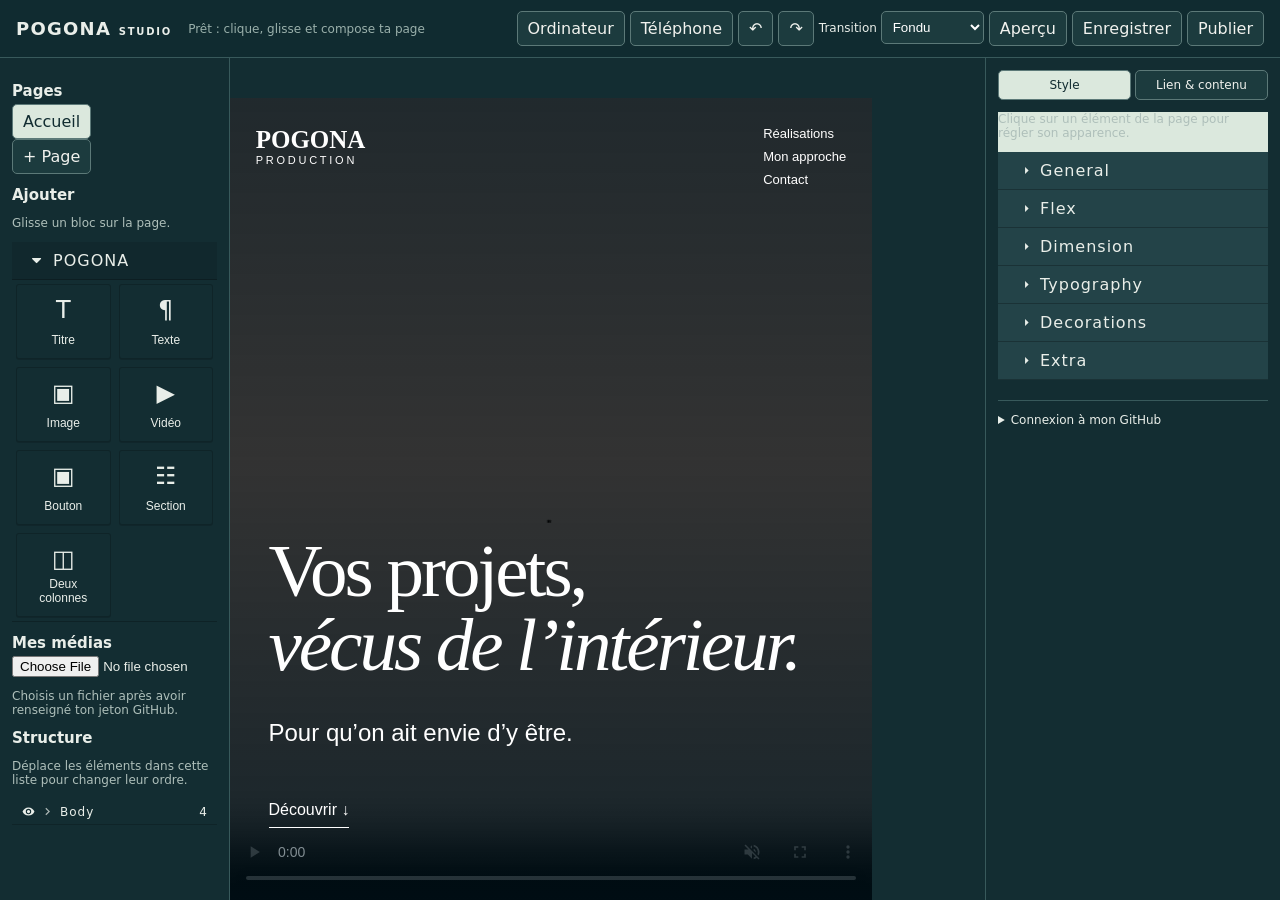
==== commit f846651e: "Ajouter les pages et leurs transitions visuelles" ====
--- a/studio.html
+++ b/studio.html
@@ -1 +1 @@
-<!doctype html><html lang="fr"><head><meta charset="utf-8"><meta name="viewport" content="width=device-width,initial-scale=1"><title>Studio Pogona — éditeur visuel</title><link rel="stylesheet" href="grapes.min.css"><link rel="stylesheet" href="studio.css"></head><body><header class="top"><strong>POGONA <small>STUDIO</small></strong><span id="state">Chargement…</span><div class="tools"><button id="desktop" title="Ordinateur">Ordinateur</button><button id="mobile" title="Téléphone">Téléphone</button><button id="undo" title="Annuler">↶</button><button id="redo" title="Rétablir">↷</button><button id="preview">Aperçu</button><button id="save">Enregistrer</button><button id="publish">Publier</button></div></header><div class="workspace"><aside class="left"><h2>Pages</h2><div id="pages"></div><button id="add-page">+ Page</button><h2>Ajouter</h2><p>Glisse un bloc sur la page.</p><div id="blocks"></div><h2>Mes médias</h2><input type="file" id="asset-upload" accept="image/*,video/mp4" style="width:100%"><p id="asset-status">Choisis un fichier après avoir renseigné ton jeton GitHub.</p><h2>Structure</h2><p>Déplace les éléments dans cette liste pour changer leur ordre.</p><div id="layers"></div></aside><main id="gjs"></main><aside class="right"><div class="tabs"><button data-panel="styles" class="active">Style</button><button data-panel="settings">Lien & contenu</button></div><div id="styles" class="panel active"><p>Clique sur un élément de la page pour régler son apparence.</p><div id="style-manager"></div></div><div id="settings" class="panel"><div id="traits"></div><div id="selected-actions"></div></div><details class="auth"><summary>Connexion à mon GitHub</summary><p>Pour publier, utilise un jeton limité au dépôt <b>pogona-production</b>, avec accès « Contents: Read and write ». Il n’est pas enregistré sur le serveur.</p><input type="password" id="token" placeholder="Jeton GitHub" autocomplete="off"></details></aside></div><dialog id="publish-dialog"><h2>Publier la page</h2><p>La nouvelle composition remplacera l’accueil actuel après publication. Une copie de l’accueil actuel est conservée dans le dépôt GitHub.</p><button id="confirm-publish">Confirmer la publication</button><button id="cancel-publish">Annuler</button></dialog><script src="grapes.min.js"></script><script src="studio.js"></script></body></html>
+<!doctype html><html lang="fr"><head><meta charset="utf-8"><meta name="viewport" content="width=device-width,initial-scale=1"><title>Studio Pogona — éditeur visuel</title><link rel="stylesheet" href="grapes.min.css"><link rel="stylesheet" href="studio.css"></head><body><header class="top"><strong>POGONA <small>STUDIO</small></strong><span id="state">Chargement…</span><div class="tools"><button id="desktop" title="Ordinateur">Ordinateur</button><button id="mobile" title="Téléphone">Téléphone</button><button id="undo" title="Annuler">↶</button><button id="redo" title="Rétablir">↷</button><label class="transition-label">Transition <select id="page-transition"><option value="fade">Fondu</option><option value="slide">Glissement</option><option value="zoom">Zoom</option><option value="none">Aucune</option></select></label><button id="preview">Aperçu</button><button id="save">Enregistrer</button><button id="publish">Publier</button></div></header><div class="workspace"><aside class="left"><h2>Pages</h2><div id="pages"></div><button id="add-page">+ Page</button><h2>Ajouter</h2><p>Glisse un bloc sur la page.</p><div id="blocks"></div><h2>Mes médias</h2><input type="file" id="asset-upload" accept="image/*,video/mp4" style="width:100%"><p id="asset-status">Choisis un fichier après avoir renseigné ton jeton GitHub.</p><h2>Structure</h2><p>Déplace les éléments dans cette liste pour changer leur ordre.</p><div id="layers"></div></aside><main id="gjs"></main><aside class="right"><div class="tabs"><button data-panel="styles" class="active">Style</button><button data-panel="settings">Lien & contenu</button></div><div id="styles" class="panel active"><p>Clique sur un élément de la page pour régler son apparence.</p><div id="style-manager"></div></div><div id="settings" class="panel"><div id="traits"></div><div id="selected-actions"></div></div><details class="auth"><summary>Connexion à mon GitHub</summary><p>Pour publier, utilise un jeton limité au dépôt <b>pogona-production</b>, avec accès « Contents: Read and write ». Il n’est pas enregistré sur le serveur.</p><input type="password" id="token" placeholder="Jeton GitHub" autocomplete="off"></details></aside></div><dialog id="publish-dialog"><h2>Publier la page</h2><p>La nouvelle composition remplacera l’accueil actuel après publication. Une copie de l’accueil actuel est conservée dans le dépôt GitHub.</p><button id="confirm-publish">Confirmer la publication</button><button id="cancel-publish">Annuler</button></dialog><script src="grapes.min.js"></script><script src="studio.js"></script></body></html>
--- a/studio.css
+++ b/studio.css
@@ -1 +1,3 @@
 :root{font-family:system-ui,sans-serif;color:#e9eee9;background:#102b30}*{box-sizing:border-box}body{margin:0}.top{height:58px;display:flex;align-items:center;gap:16px;padding:0 16px;background:#102b30;border-bottom:1px solid #38595b}.top strong{font-size:18px;letter-spacing:.07em}.top small{font-size:10px;letter-spacing:.18em}.top #state{font-size:12px;color:#9ab0ab;margin-right:auto}.tools{display:flex;gap:5px}button{font:inherit;cursor:pointer;border:1px solid #5c7978;background:#1c3b3e;color:#f1f2ee;border-radius:5px;padding:7px 10px}button:hover,.active{background:#dbe8dd!important;color:#102b30!important}.workspace{height:calc(100dvh - 58px);display:grid;grid-template-columns:230px minmax(350px,1fr) 295px}.left,.right{overflow:auto;background:#132d32;padding:12px}.left{border-right:1px solid #38595b}.right{border-left:1px solid #38595b}h2{font-size:15px;margin:12px 0 4px}p{font-size:12px;color:#aebfba}#gjs{height:100%;overflow:hidden}.gjs-one-bg{background:#132d32}.gjs-two-color{color:#e9eee9}.gjs-three-bg{background:#234348}.gjs-four-color,.gjs-four-color-h:hover{color:#fff}.gjs-pn-panels{display:none}.gjs-block{width:calc(50% - 8px);min-height:75px;margin:4px}.gjs-block__media{height:22px}.gjs-block-label{font-size:12px}.gjs-sm-sector-title{background:#234348}.gjs-sm-property{font-size:12px}.tabs{display:flex;gap:4px}.tabs button{flex:1;font-size:12px}.panel{display:none}.panel.active{display:block}.auth{border-top:1px solid #38595b;margin-top:20px;padding-top:12px;font-size:12px}.auth input{width:100%;margin-top:10px;background:#24454a;color:white;border:1px solid #71908f;padding:9px}.gjs-layer-title{font-size:12px}dialog{background:#eef1eb;color:#102b30;border:0;border-radius:8px;padding:20px;max-width:420px}dialog p{color:#345}dialog button{background:#102b30;color:white}@media(max-width:850px){.workspace{display:flex;flex-direction:column;height:auto}.left,.right{max-height:270px}#gjs{height:70dvh;min-height:400px}.top{height:auto;min-height:58px;flex-wrap:wrap;padding:8px}.tools{overflow:auto;width:100%}}
+
+.transition-label{font-size:12px}.transition-label select{background:#1c3b3e;color:white;padding:7px;border:1px solid #5c7978;border-radius:5px}
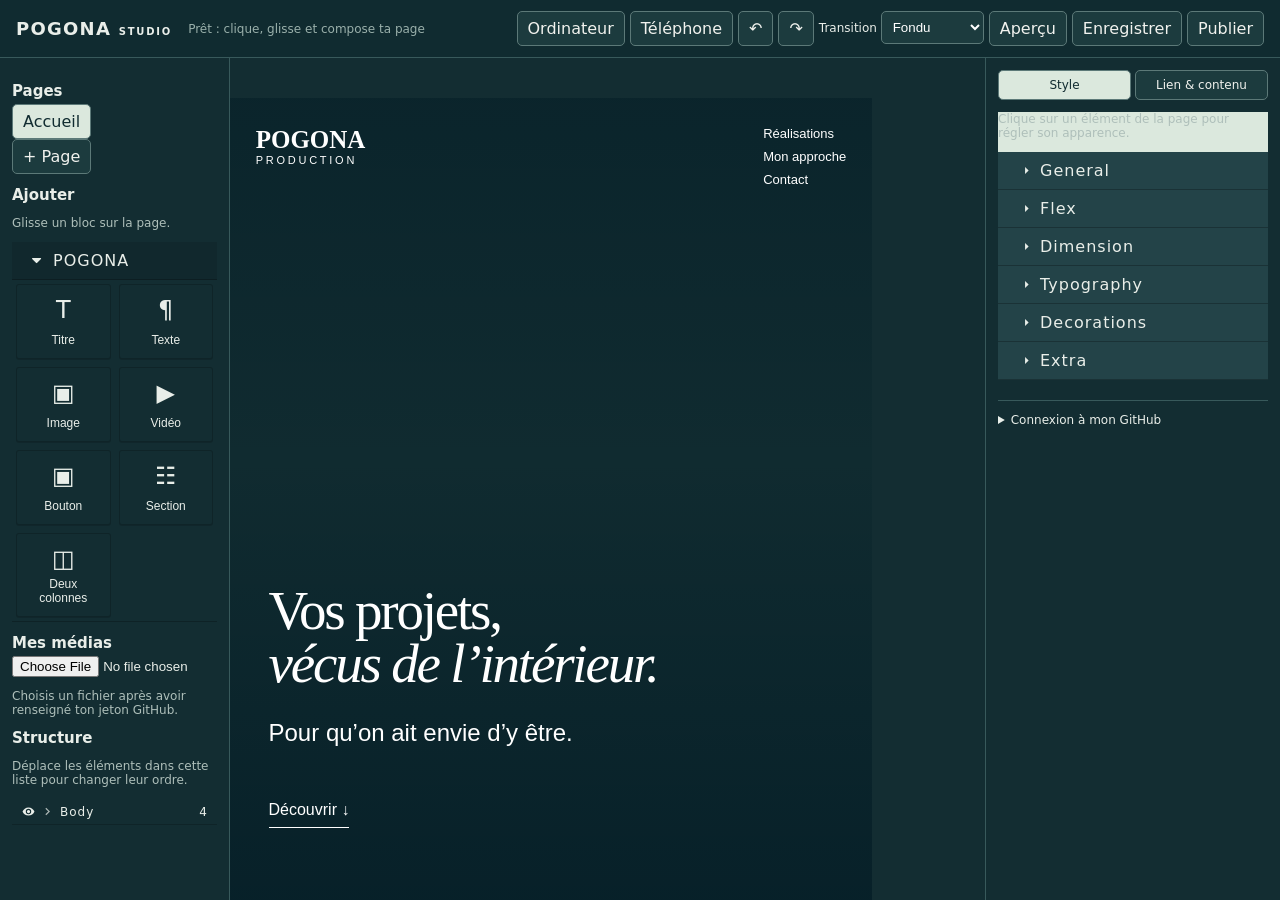
==== commit e061e9b1: "Forcer le chargement du correctif vidéo" ====
--- a/studio.html
+++ b/studio.html
@@ -1 +1 @@
-<!doctype html><html lang="fr"><head><meta charset="utf-8"><meta name="viewport" content="width=device-width,initial-scale=1"><title>Studio Pogona — éditeur visuel</title><link rel="stylesheet" href="grapes.min.css"><link rel="stylesheet" href="studio.css"></head><body><header class="top"><strong>POGONA <small>STUDIO</small></strong><span id="state">Chargement…</span><div class="tools"><button id="desktop" title="Ordinateur">Ordinateur</button><button id="mobile" title="Téléphone">Téléphone</button><button id="undo" title="Annuler">↶</button><button id="redo" title="Rétablir">↷</button><label class="transition-label">Transition <select id="page-transition"><option value="fade">Fondu</option><option value="slide">Glissement</option><option value="zoom">Zoom</option><option value="none">Aucune</option></select></label><button id="preview">Aperçu</button><button id="save">Enregistrer</button><button id="publish">Publier</button></div></header><div class="workspace"><aside class="left"><h2>Pages</h2><div id="pages"></div><button id="add-page">+ Page</button><h2>Ajouter</h2><p>Glisse un bloc sur la page.</p><div id="blocks"></div><h2>Mes médias</h2><input type="file" id="asset-upload" accept="image/*,video/mp4" style="width:100%"><p id="asset-status">Choisis un fichier après avoir renseigné ton jeton GitHub.</p><h2>Structure</h2><p>Déplace les éléments dans cette liste pour changer leur ordre.</p><div id="layers"></div></aside><main id="gjs"></main><aside class="right"><div class="tabs"><button data-panel="styles" class="active">Style</button><button data-panel="settings">Lien & contenu</button></div><div id="styles" class="panel active"><p>Clique sur un élément de la page pour régler son apparence.</p><div id="style-manager"></div></div><div id="settings" class="panel"><div id="traits"></div><div id="selected-actions"></div></div><details class="auth"><summary>Connexion à mon GitHub</summary><p>Pour publier, utilise un jeton limité au dépôt <b>pogona-production</b>, avec accès « Contents: Read and write ». Il n’est pas enregistré sur le serveur.</p><input type="password" id="token" placeholder="Jeton GitHub" autocomplete="off"></details></aside></div><dialog id="publish-dialog"><h2>Publier la page</h2><p>La nouvelle composition remplacera l’accueil actuel après publication. Une copie de l’accueil actuel est conservée dans le dépôt GitHub.</p><button id="confirm-publish">Confirmer la publication</button><button id="cancel-publish">Annuler</button></dialog><script src="grapes.min.js"></script><script src="studio.js"></script></body></html>
+<!doctype html><html lang="fr"><head><meta charset="utf-8"><meta name="viewport" content="width=device-width,initial-scale=1"><title>Studio Pogona — éditeur visuel</title><link rel="stylesheet" href="grapes.min.css"><link rel="stylesheet" href="studio.css"></head><body><header class="top"><strong>POGONA <small>STUDIO</small></strong><span id="state">Chargement…</span><div class="tools"><button id="desktop" title="Ordinateur">Ordinateur</button><button id="mobile" title="Téléphone">Téléphone</button><button id="undo" title="Annuler">↶</button><button id="redo" title="Rétablir">↷</button><label class="transition-label">Transition <select id="page-transition"><option value="fade">Fondu</option><option value="slide">Glissement</option><option value="zoom">Zoom</option><option value="none">Aucune</option></select></label><button id="preview">Aperçu</button><button id="save">Enregistrer</button><button id="publish">Publier</button></div></header><div class="workspace"><aside class="left"><h2>Pages</h2><div id="pages"></div><button id="add-page">+ Page</button><h2>Ajouter</h2><p>Glisse un bloc sur la page.</p><div id="blocks"></div><h2>Mes médias</h2><input type="file" id="asset-upload" accept="image/*,video/mp4" style="width:100%"><p id="asset-status">Choisis un fichier après avoir renseigné ton jeton GitHub.</p><h2>Structure</h2><p>Déplace les éléments dans cette liste pour changer leur ordre.</p><div id="layers"></div></aside><main id="gjs"></main><aside class="right"><div class="tabs"><button data-panel="styles" class="active">Style</button><button data-panel="settings">Lien & contenu</button></div><div id="styles" class="panel active"><p>Clique sur un élément de la page pour régler son apparence.</p><div id="style-manager"></div></div><div id="settings" class="panel"><div id="traits"></div><div id="selected-actions"></div></div><details class="auth"><summary>Connexion à mon GitHub</summary><p>Pour publier, utilise un jeton limité au dépôt <b>pogona-production</b>, avec accès « Contents: Read and write ». Il n’est pas enregistré sur le serveur.</p><input type="password" id="token" placeholder="Jeton GitHub" autocomplete="off"></details></aside></div><dialog id="publish-dialog"><h2>Publier la page</h2><p>La nouvelle composition remplacera l’accueil actuel après publication. Une copie de l’accueil actuel est conservée dans le dépôt GitHub.</p><button id="confirm-publish">Confirmer la publication</button><button id="cancel-publish">Annuler</button></dialog><script src="grapes.min.js"></script><script src="studio.js?v=20261122-2"></script></body></html>
